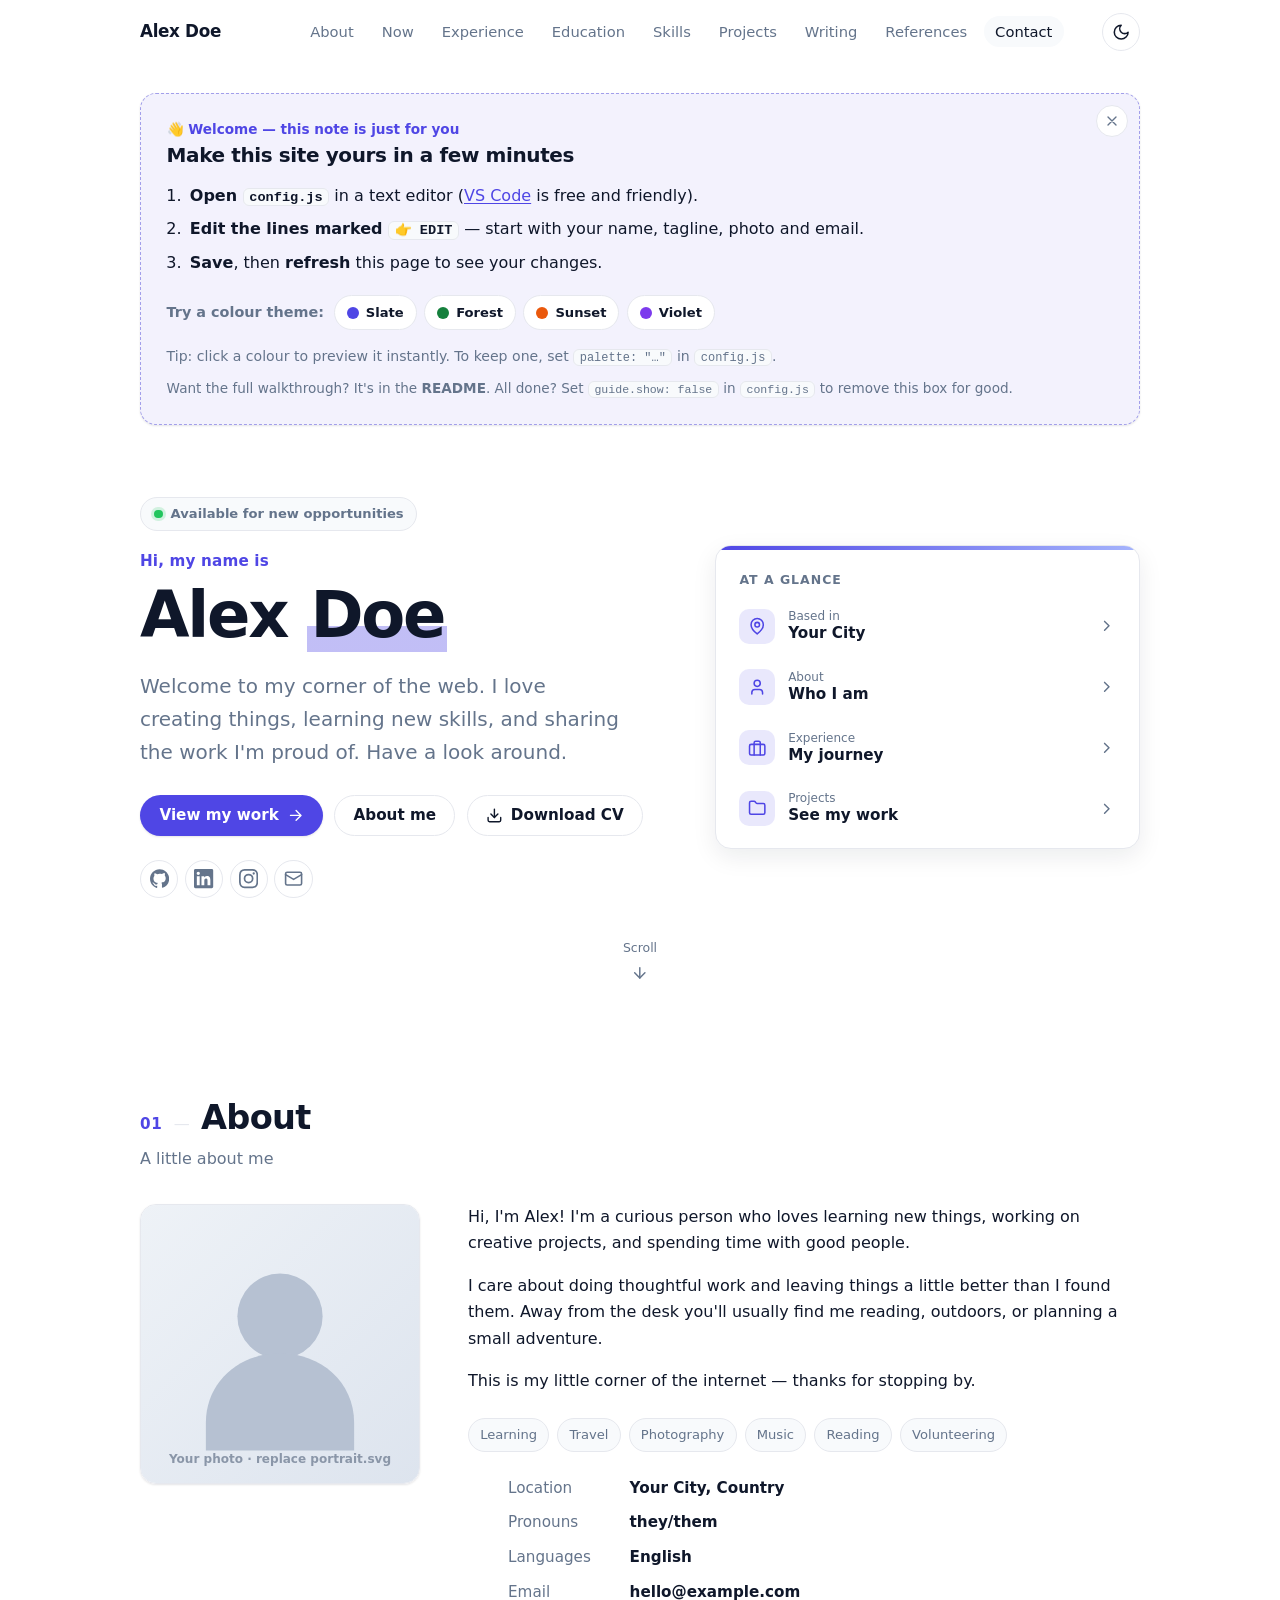
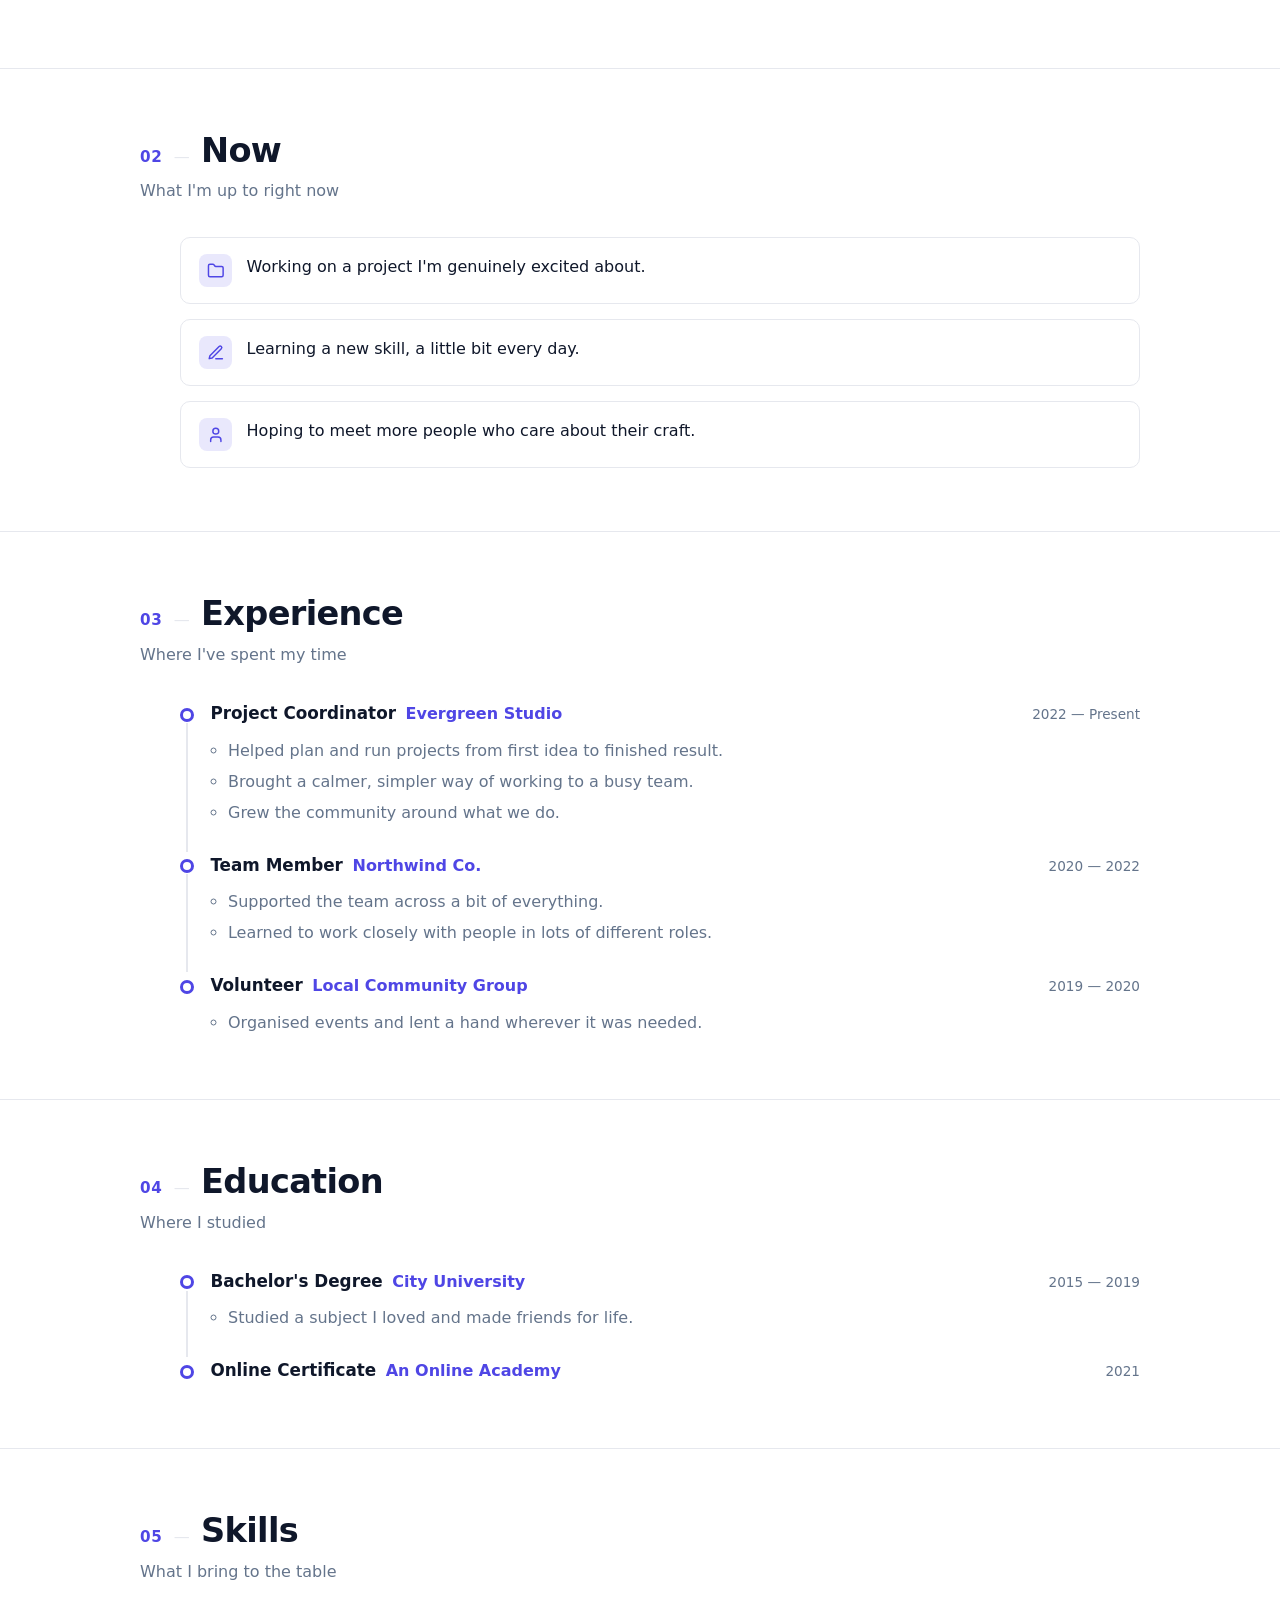
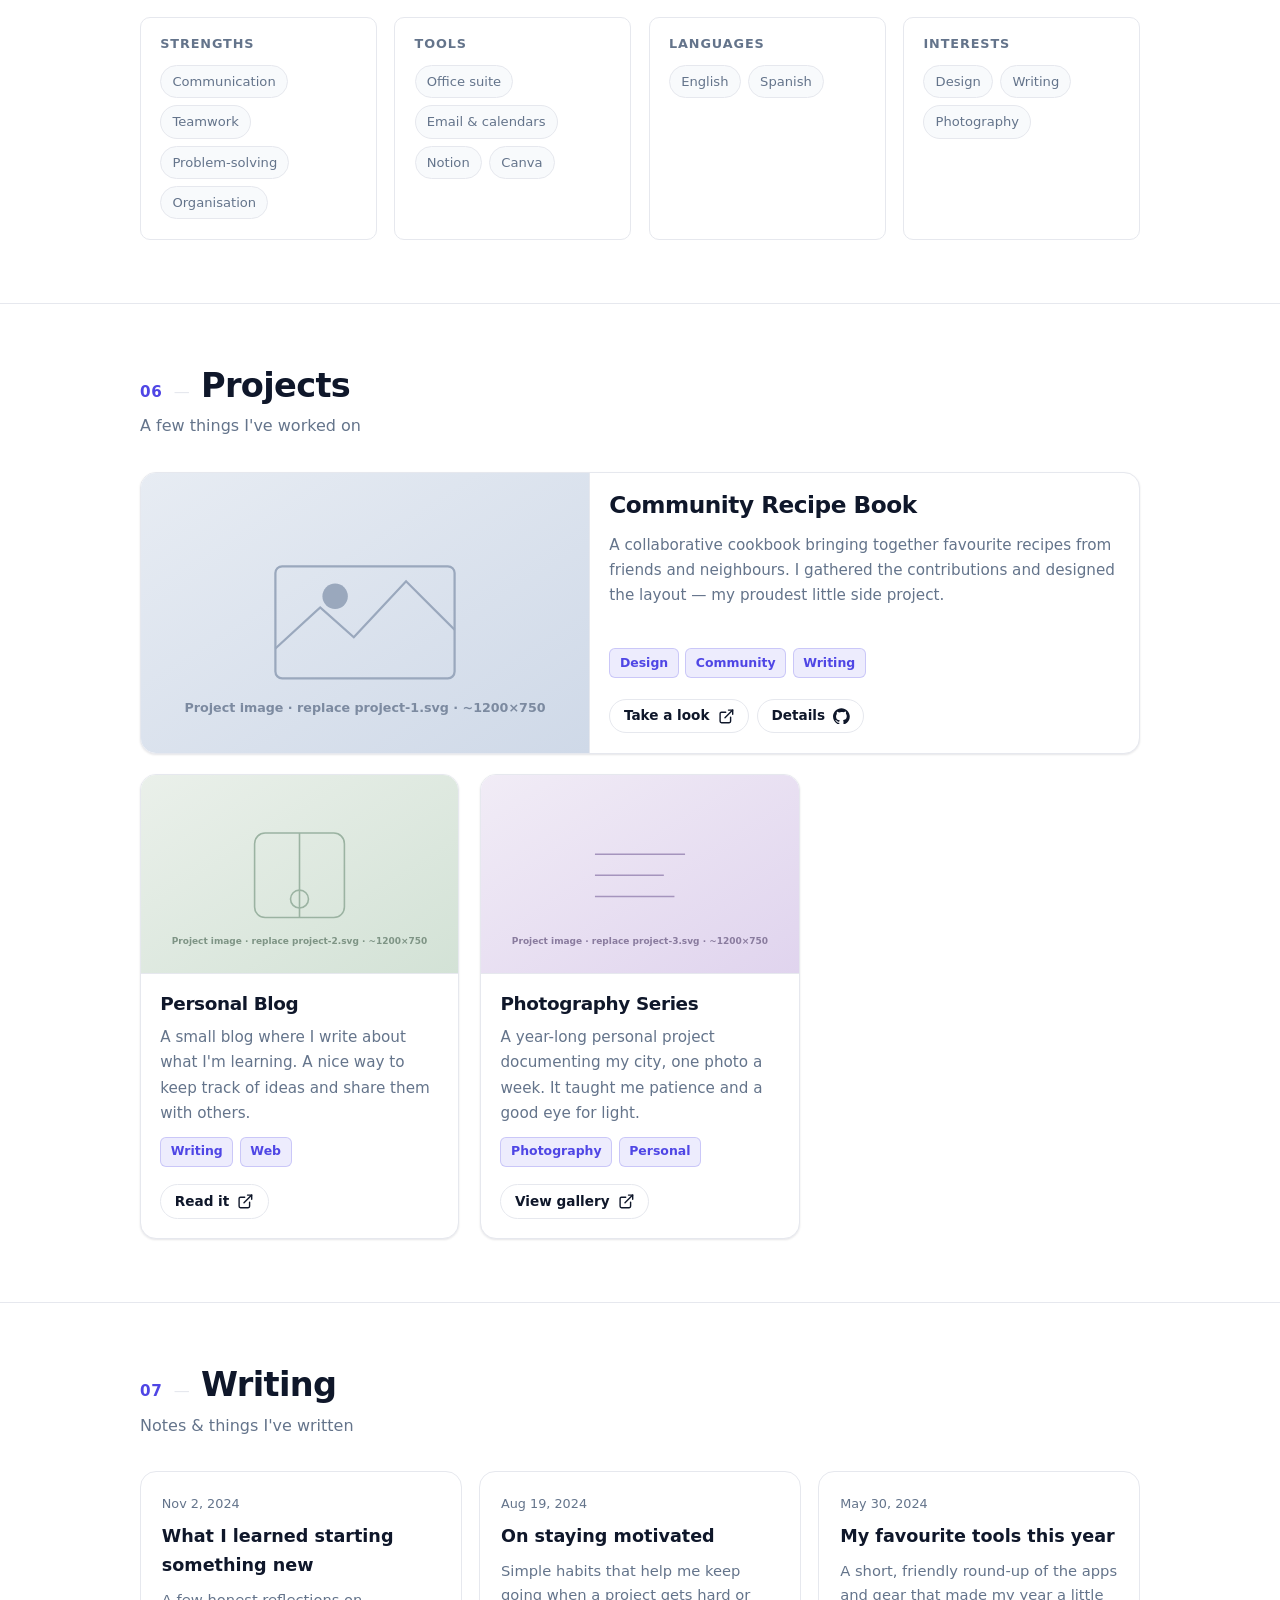
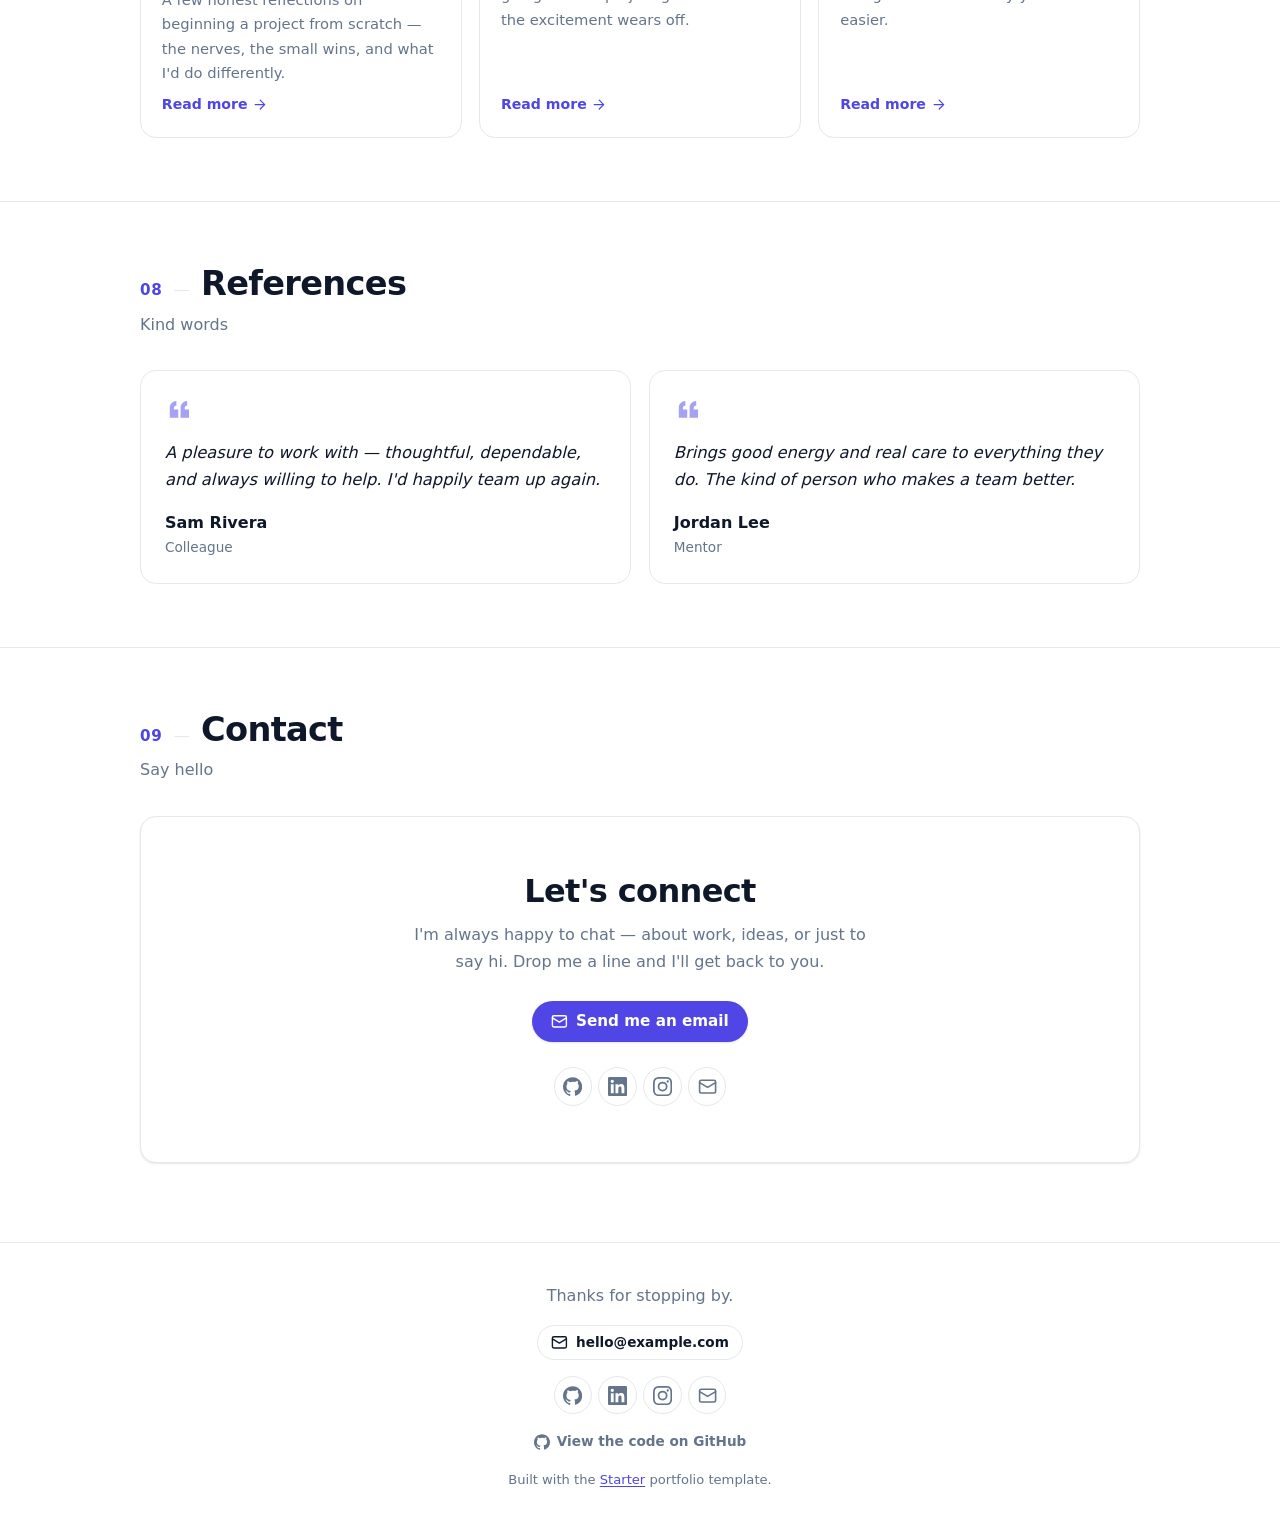
==== index.html @ b2f6b9e4 "Build the Starter personal portfolio template A complete, beginner-friendly, static portfolio: - Sin" ====
<!DOCTYPE html>
<!--
  ===========================================================================
  You normally DON'T need to edit this file.  All of your content lives in
  config.js — edit that instead.  The page below builds itself from it.

  The only things here you might touch are the SEO/sharing tags in <head>,
  and only if you want perfect previews when sharing your link. The README
  "swap favicon + OG image" recipe walks you through it. Most people can
  ignore this file completely.
  ===========================================================================
-->
<html lang="en" data-palette="slate">
<head>
  <meta charset="UTF-8" />
  <meta name="viewport" content="width=device-width, initial-scale=1.0" />

  <!-- ===== SEO: shown in the browser tab and in Google ===================
       These also get refreshed from config.js when the page loads, so for
       normal use you can edit config.js. Keep these matching for the best
       previews on social media (those scanners don't run JavaScript). -->
  <title>Alex Doe — Personal Portfolio</title>
  <meta name="description" content="Welcome to my personal portfolio — my projects, my story, and how to get in touch." />
  <link rel="canonical" href="https://your-username.github.io/your-repo/" />

  <!-- ===== Sharing: Open Graph (Facebook, LinkedIn, etc.) ================ -->
  <meta property="og:type" content="website" />
  <meta property="og:title" content="Alex Doe — Personal Portfolio" />
  <meta property="og:description" content="Welcome to my personal portfolio — my projects, my story, and how to get in touch." />
  <meta property="og:url" content="https://your-username.github.io/your-repo/" />
  <meta property="og:image" content="assets/img/og-image.svg" />

  <!-- ===== Sharing: Twitter / X card ===================================== -->
  <meta name="twitter:card" content="summary_large_image" />
  <meta name="twitter:title" content="Alex Doe — Personal Portfolio" />
  <meta name="twitter:description" content="Welcome to my personal portfolio — my projects, my story, and how to get in touch." />
  <meta name="twitter:image" content="assets/img/og-image.svg" />

  <!-- ===== Icons & theme colour ========================================= -->
  <link rel="icon" href="assets/img/favicon.svg" type="image/svg+xml" />
  <link rel="apple-touch-icon" href="assets/img/icon-192.svg" />
  <link rel="manifest" href="site.webmanifest" />
  <meta name="theme-color" content="#0f172a" />

  <!-- ===== Search engines: tell them who this page is about ============== -->
  <script type="application/ld+json">
  {
    "@context": "https://schema.org",
    "@type": "Person",
    "name": "Alex Doe",
    "url": "https://your-username.github.io/your-repo/",
    "sameAs": [
      "https://github.com/your-username",
      "https://linkedin.com/in/your-name"
    ]
  }
  </script>

  <!-- ===== Anti-flash: set light/dark BEFORE the page paints =============
       Tiny inline script so dark-mode users never see a white flash.
       It just reads your saved choice (or your device setting). -->
  <script>
    (function () {
      try {
        var saved = localStorage.getItem("theme");          // "light" | "dark" | null
        var prefersDark = window.matchMedia && window.matchMedia("(prefers-color-scheme: dark)").matches;
        var mode = saved || (prefersDark ? "dark" : "light");
        document.documentElement.setAttribute("data-theme", mode);
      } catch (e) { /* private mode / storage off — light is fine */ }
    })();
  </script>

  <link rel="stylesheet" href="css/styles.css" />
</head>

<body>
  <!-- Skip link: lets keyboard users jump straight to the content -->
  <a class="skip-link" href="#content">Skip to content</a>

  <!-- The navbar is built by main.js from config.js -->
  <header id="navbar" class="navbar" aria-label="Primary"></header>

  <!-- OPTIONAL dot-rail (off by default; turn on in config → nav.showDotRail) -->
  <nav id="dot-rail" class="dot-rail" aria-label="Section navigation" hidden></nav>

  <!-- Everything (hero + sections) is rendered here by main.js -->
  <main id="content"></main>

  <!-- The footer is built by main.js -->
  <footer id="site-footer" class="footer"></footer>

  <!-- "Back to top" button (appears after you scroll) -->
  <button id="back-to-top" class="back-to-top" type="button" aria-label="Back to top" hidden></button>

  <!-- 1) your content, then 2) the code that renders it. Keep this order. -->
  <script src="config.js"></script>
  <script src="js/main.js"></script>
</body>
</html>
---- css/styles.css ----
/* =====================================================================
   STYLES  —  the look of your site.
   =====================================================================
   You usually DON'T need to touch this file. Colours and the font come
   from the variables at the very top — change those to re-theme the
   whole site. Everything below them is the layout, which already works.

   Table of contents:
     1. THEME VARIABLES   ← change colours here (or pick a palette in config.js)
     2. PALETTES          ← the 4 ready-made accent colours
     3. DARK MODE         ← colours used when dark mode is on
     4. BASE & RESET
     5. LAYOUT HELPERS
     6. SKIP LINK & FOCUS
     7. NAVBAR
     8. BUTTONS, PILLS, CHIPS
     9. HERO + AT-A-GLANCE CARD
    10. SECTIONS & NUMBERED DIVIDERS
    11. ABOUT
    12. NOW
    13. TIMELINE (experience / education)
    14. SKILLS
    15. PROJECTS
    16. WRITING
    17. TESTIMONIALS
    18. CONTACT
    19. FOOTER
    20. BACK-TO-TOP & DOT-RAIL
    21. SCROLL-REVEAL ANIMATION
    22. RESPONSIVE (phones & tablets)
    23. PRINT / RESUME STYLES
   ===================================================================== */


/* =====================================================================
   1. THEME VARIABLES  —  the knobs for your whole site
   ===================================================================== */
:root {
  /* Colours (light mode). Dark-mode versions are in section 3. */
  --bg:        #ffffff;   /* page background */
  --bg-subtle: #f8fafc;   /* slightly tinted background (cards behind cards) */
  --card:      #ffffff;   /* card background */
  --text:      #0f172a;   /* main text colour (ink) */
  --muted:     #64748b;   /* secondary / quieter text */
  --border:    #e6e8ee;   /* hairlines & card borders */

  /* Shape & spacing */
  --radius:      16px;     /* corner roundness for cards & buttons */
  --radius-sm:   10px;
  --max-width:   1080px;   /* how wide the content gets on big screens */
  --gutter:      clamp(1.25rem, 5vw, 2.5rem);  /* side padding */

  /* Typography. To use a Google Font, see the README "change the font". */
  --font: ui-sans-serif, system-ui, -apple-system, "Segoe UI", Roboto,
          Helvetica, Arial, "Apple Color Emoji", "Segoe UI Emoji", sans-serif;

  /* Shadows */
  --shadow-sm: 0 1px 2px rgba(15, 23, 42, 0.06), 0 1px 3px rgba(15, 23, 42, 0.05);
  --shadow-md: 0 8px 24px rgba(15, 23, 42, 0.08);
  --shadow-lg: 0 20px 50px rgba(15, 23, 42, 0.12);

  /* Animation timing */
  --ease: cubic-bezier(0.22, 1, 0.36, 1);

  /* These get set by the palette below — don't edit here. */
  --accent:   #4f46e5;
  --accent-2: #818cf8;
  --link:      var(--accent);
  --highlight: var(--accent);
  --on-accent: #ffffff;   /* text colour that sits on top of the accent */
}

/* =====================================================================
   2. PALETTES  —  the 4 ready-made looks (choose one in config.js)
   ---------------------------------------------------------------------
   --accent   = the strong brand colour (buttons, light-mode links)
   --accent-2 = a lighter version (used for links/highlights in dark mode)
   ===================================================================== */
:root[data-palette="slate"]  { --accent: #4f46e5; --accent-2: #a5b4fc; }  /* indigo */
:root[data-palette="forest"] { --accent: #15803d; --accent-2: #4ade80; }  /* green  */
:root[data-palette="sunset"] { --accent: #ea580c; --accent-2: #fb923c; }  /* orange */
:root[data-palette="violet"] { --accent: #7c3aed; --accent-2: #c4b5fd; }  /* purple */

/* In light mode, links/highlights use the strong accent. */
:root { --link: var(--accent); --highlight: var(--accent); }

/* =====================================================================
   3. DARK MODE  —  colours when the moon toggle is on
   ===================================================================== */
:root[data-theme="dark"] {
  --bg:        #0b1120;
  --bg-subtle: #0f172a;
  --card:      #131c31;
  --text:      #e6edf6;
  --muted:     #94a3b8;
  --border:    #25304a;

  --shadow-sm: 0 1px 2px rgba(0, 0, 0, 0.3);
  --shadow-md: 0 8px 24px rgba(0, 0, 0, 0.35);
  --shadow-lg: 0 20px 50px rgba(0, 0, 0, 0.45);

  /* In dark mode, links/highlights use the lighter accent for readability. */
  --link: var(--accent-2);
  --highlight: var(--accent-2);
}

/* =====================================================================
   4. BASE & RESET
   ===================================================================== */
*, *::before, *::after { box-sizing: border-box; }
* { margin: 0; }

html { scroll-behavior: smooth; -webkit-text-size-adjust: 100%; }
@media (prefers-reduced-motion: reduce) { html { scroll-behavior: auto; } }

body {
  font-family: var(--font);
  background: var(--bg);
  color: var(--text);
  line-height: 1.65;
  font-size: 1rem;
  -webkit-font-smoothing: antialiased;
  text-rendering: optimizeLegibility;
  /* offset for the sticky navbar when jumping to sections */
  scroll-padding-top: 5rem;
}
:root { scroll-padding-top: 5rem; }

img, svg { display: block; max-width: 100%; height: auto; }
a { color: var(--link); text-decoration-thickness: 1px; text-underline-offset: 2px; }
a:hover { text-decoration: none; }

h1, h2, h3, h4 { line-height: 1.15; font-weight: 700; letter-spacing: -0.02em; }
h2 { font-size: clamp(1.5rem, 1rem + 2vw, 2.1rem); }
h3 { font-size: 1.2rem; }
p { color: var(--text); }
small { font-size: 0.85rem; }

/* =====================================================================
   5. LAYOUT HELPERS
   ===================================================================== */
.container {
  width: 100%;
  max-width: var(--max-width);
  margin-inline: auto;
  padding-inline: var(--gutter);
}
.visually-hidden {
  position: absolute; width: 1px; height: 1px; padding: 0; margin: -1px;
  overflow: hidden; clip: rect(0 0 0 0); white-space: nowrap; border: 0;
}

/* =====================================================================
   6. SKIP LINK & FOCUS  (accessibility)
   ===================================================================== */
.skip-link {
  position: fixed; top: 0; left: 0; z-index: 1000;
  transform: translateY(-120%);
  background: var(--accent); color: var(--on-accent);
  padding: 0.6rem 1rem; border-radius: 0 0 var(--radius-sm) 0;
  font-weight: 600; transition: transform 0.15s var(--ease);
}
.skip-link:focus { transform: translateY(0); }

/* A clear, visible focus ring for keyboard users on everything clickable */
a:focus-visible, button:focus-visible, input:focus-visible,
textarea:focus-visible, [tabindex]:focus-visible {
  outline: 3px solid var(--accent);
  outline-offset: 2px;
  border-radius: 6px;
}

/* =====================================================================
   7. NAVBAR
   ===================================================================== */
.navbar {
  position: sticky; top: 0; z-index: 100;
  background: color-mix(in srgb, var(--bg) 85%, transparent);
  backdrop-filter: saturate(180%) blur(10px);
  border-bottom: 1px solid transparent;
  transition: border-color 0.2s var(--ease), background 0.2s var(--ease);
}
.navbar.is-stuck { border-bottom-color: var(--border); }
.navbar__inner {
  display: flex; align-items: center; justify-content: space-between;
  gap: 1rem; height: 4rem;
  width: 100%; max-width: var(--max-width);
  margin-inline: auto; padding-inline: var(--gutter);
}
.navbar__brand {
  font-weight: 800; font-size: 1.05rem; letter-spacing: -0.02em;
  color: var(--text); text-decoration: none;
}
.navbar__links { display: flex; align-items: center; gap: 0.35rem; list-style: none; }
.navbar__link {
  color: var(--muted); text-decoration: none; font-size: 0.92rem; font-weight: 500;
  padding: 0.45rem 0.7rem; border-radius: 999px; transition: color 0.15s, background 0.15s;
}
.navbar__link:hover { color: var(--text); background: var(--bg-subtle); }
.navbar__link.is-active { color: var(--text); background: var(--bg-subtle); }
.navbar__actions { display: flex; align-items: center; gap: 0.4rem; }

.icon-btn {
  display: inline-flex; align-items: center; justify-content: center;
  width: 2.4rem; height: 2.4rem; border-radius: 999px;
  border: 1px solid var(--border); background: var(--card); color: var(--text);
  cursor: pointer; transition: background 0.15s, border-color 0.15s, transform 0.1s;
}
.icon-btn:hover { background: var(--bg-subtle); }
.icon-btn:active { transform: scale(0.94); }
.icon-btn svg { width: 1.15rem; height: 1.15rem; }

.nav-toggle { display: none; }   /* hamburger — shown on mobile only */

/* =====================================================================
   8. BUTTONS, PILLS, CHIPS
   ===================================================================== */
.btn {
  display: inline-flex; align-items: center; gap: 0.5rem;
  padding: 0.7rem 1.15rem; border-radius: 999px;
  font-weight: 600; font-size: 0.95rem; line-height: 1;
  text-decoration: none; cursor: pointer; border: 1px solid transparent;
  transition: transform 0.1s var(--ease), background 0.15s, box-shadow 0.15s, border-color 0.15s;
}
.btn:active { transform: translateY(1px); }
.btn svg { width: 1.05rem; height: 1.05rem; }

.btn--primary { background: var(--accent); color: var(--on-accent); box-shadow: var(--shadow-sm); }
.btn--primary:hover { box-shadow: var(--shadow-md); filter: brightness(1.05); }

.btn--ghost { background: transparent; color: var(--text); border-color: var(--border); }
.btn--ghost:hover { background: var(--bg-subtle); }

.btn--small { padding: 0.5rem 0.85rem; font-size: 0.85rem; }

.pill {
  display: inline-flex; align-items: center; gap: 0.5rem;
  padding: 0.35rem 0.8rem; border-radius: 999px;
  background: var(--bg-subtle); border: 1px solid var(--border);
  font-size: 0.82rem; font-weight: 600; color: var(--muted);
}
.pill__dot { width: 0.55rem; height: 0.55rem; border-radius: 999px; background: #94a3b8; }
.pill__dot--open { background: #22c55e; box-shadow: 0 0 0 3px rgba(34, 197, 94, 0.18); }

.chip {
  display: inline-block; padding: 0.3rem 0.7rem; border-radius: 999px;
  background: var(--bg-subtle); border: 1px solid var(--border);
  font-size: 0.82rem; color: var(--muted); font-weight: 500;
}
.tag {
  display: inline-block; padding: 0.22rem 0.6rem; border-radius: 6px;
  background: color-mix(in srgb, var(--accent) 10%, transparent);
  color: var(--link); border: 1px solid color-mix(in srgb, var(--accent) 22%, transparent);
  font-size: 0.78rem; font-weight: 600;
}

/* =====================================================================
   9. HERO + AT-A-GLANCE CARD
   ===================================================================== */
.hero { padding-block: clamp(2.5rem, 8vh, 5.5rem) clamp(2rem, 6vh, 4rem); }
.hero__grid {
  display: grid; gap: clamp(2rem, 5vw, 3.5rem);
  grid-template-columns: 1.1fr 0.9fr; align-items: center;
}
.hero__eyebrow {
  color: var(--link); font-weight: 700; font-size: 0.95rem;
  letter-spacing: 0.01em; margin-top: 1.1rem;
}
.hero__name {
  font-size: clamp(2.4rem, 1rem + 6vw, 4rem);
  font-weight: 800; letter-spacing: -0.035em; margin-top: 0.3rem;
}
.hero__name .hl {
  background: linear-gradient(transparent 65%, color-mix(in srgb, var(--highlight) 35%, transparent) 0);
  padding-inline: 0.05em;
}
.hero__tagline {
  color: var(--muted); font-size: clamp(1.05rem, 1rem + 0.4vw, 1.25rem);
  max-width: 38ch; margin-top: 1.1rem;
}
.hero__cta { display: flex; flex-wrap: wrap; gap: 0.7rem; margin-top: 1.6rem; }
.hero__social { display: flex; gap: 0.4rem; margin-top: 1.5rem; }

.social-link {
  display: inline-flex; align-items: center; justify-content: center;
  width: 2.4rem; height: 2.4rem; border-radius: 999px; color: var(--muted);
  border: 1px solid var(--border); background: var(--card);
  transition: color 0.15s, transform 0.12s, border-color 0.15s;
}
.social-link:hover { color: var(--text); transform: translateY(-2px); border-color: var(--muted); }
.social-link svg { width: 1.2rem; height: 1.2rem; }

/* The signature "At a glance" card */
.glance {
  background: var(--card); border: 1px solid var(--border);
  border-radius: var(--radius); box-shadow: var(--shadow-md);
  padding: 0.6rem; position: relative; overflow: hidden;
}
.glance::before {
  content: ""; position: absolute; inset: 0 0 auto 0; height: 4px;
  background: linear-gradient(90deg, var(--accent), var(--accent-2));
}
.glance__title {
  font-size: 0.78rem; text-transform: uppercase; letter-spacing: 0.08em;
  color: var(--muted); font-weight: 700; padding: 0.85rem 0.85rem 0.35rem;
}
.glance__row {
  display: flex; align-items: center; gap: 0.85rem;
  padding: 0.8rem 0.85rem; border-radius: var(--radius-sm);
  text-decoration: none; color: var(--text); transition: background 0.15s;
}
.glance__row:hover { background: var(--bg-subtle); }
.glance__icon {
  display: inline-flex; align-items: center; justify-content: center;
  width: 2.2rem; height: 2.2rem; border-radius: 10px; flex: none;
  background: color-mix(in srgb, var(--accent) 12%, transparent); color: var(--link);
}
.glance__icon svg { width: 1.15rem; height: 1.15rem; }
.glance__text { display: flex; flex-direction: column; line-height: 1.25; }
.glance__label { font-size: 0.75rem; color: var(--muted); }
.glance__value { font-weight: 600; font-size: 0.95rem; }
.glance__chev { margin-left: auto; color: var(--muted); flex: none; }
.glance__chev svg { width: 1.1rem; height: 1.1rem; }

/* Scroll hint */
.scroll-hint {
  display: flex; flex-direction: column; align-items: center; gap: 0.35rem;
  color: var(--muted); font-size: 0.78rem; margin-top: 2.5rem;
}
.scroll-hint svg { width: 1.1rem; height: 1.1rem; animation: bob 1.8s var(--ease) infinite; }
@keyframes bob { 0%,100% { transform: translateY(0); } 50% { transform: translateY(5px); } }

/* =====================================================================
   10. SECTIONS & NUMBERED DIVIDERS
   ===================================================================== */
#content { counter-reset: section; }
.section { padding-block: clamp(2.5rem, 7vh, 4.5rem); scroll-margin-top: 5rem; }
.section + .section { border-top: 1px solid var(--border); }

.section__head { margin-bottom: 2rem; }
.section__divider {
  display: flex; align-items: baseline; gap: 0.7rem;
  counter-increment: section;
}
.section__divider::before {
  content: counter(section, decimal-leading-zero);
  font-variant-numeric: tabular-nums;
  font-weight: 800; color: var(--link); font-size: 0.95rem;
  letter-spacing: 0.05em;
}
.section__divider .em-dash { color: var(--border); }
.section__title { font-weight: 800; letter-spacing: -0.02em; }
.section__intro { color: var(--muted); margin-top: 0.5rem; max-width: 60ch; }

/* =====================================================================
   11. ABOUT
   ===================================================================== */
.about__grid { display: grid; grid-template-columns: 280px 1fr; gap: clamp(1.5rem, 4vw, 3rem); align-items: start; }
.about__photo {
  width: 100%; aspect-ratio: 1; object-fit: cover;
  border-radius: var(--radius); border: 1px solid var(--border); box-shadow: var(--shadow-sm);
}
.about__bio > p + p { margin-top: 1rem; }
.about__interests { display: flex; flex-wrap: wrap; gap: 0.5rem; margin-top: 1.5rem; }
.about__facts { list-style: none; margin-top: 1.5rem; display: grid; gap: 0.6rem; }
.about__facts li { display: flex; gap: 0.6rem; font-size: 0.95rem; }
.about__facts dt, .about__facts .fact-label { color: var(--muted); min-width: 7rem; font-weight: 500; }
.about__facts .fact-value { font-weight: 600; }

/* =====================================================================
   12. NOW
   ===================================================================== */
.now__list { list-style: none; display: grid; gap: 0.9rem; }
.now__item {
  display: flex; gap: 0.9rem; align-items: flex-start;
  padding: 1rem 1.1rem; background: var(--card);
  border: 1px solid var(--border); border-radius: var(--radius-sm);
}
.now__icon {
  display: inline-flex; flex: none; width: 2.1rem; height: 2.1rem; border-radius: 8px;
  align-items: center; justify-content: center;
  background: color-mix(in srgb, var(--accent) 12%, transparent); color: var(--link);
}
.now__icon svg { width: 1.1rem; height: 1.1rem; }

/* =====================================================================
   13. TIMELINE  (experience / education)
   ===================================================================== */
.timeline { position: relative; list-style: none; display: grid; gap: 1.6rem; }
.timeline__item { position: relative; padding-left: 1.9rem; }
.timeline__item::before {   /* the vertical line */
  content: ""; position: absolute; left: 6px; top: 1.4rem; bottom: -1.6rem;
  width: 2px; background: var(--border);
}
.timeline__item:last-child::before { display: none; }
.timeline__item::after {    /* the dot */
  content: ""; position: absolute; left: 0; top: 0.45rem;
  width: 14px; height: 14px; border-radius: 999px;
  background: var(--bg); border: 3px solid var(--accent);
}
.timeline__head { display: flex; flex-wrap: wrap; align-items: baseline; gap: 0.2rem 0.6rem; }
.timeline__title { font-weight: 700; font-size: 1.05rem; }
.timeline__org { color: var(--link); font-weight: 600; }
.timeline__dates { color: var(--muted); font-size: 0.85rem; margin-left: auto; font-variant-numeric: tabular-nums; }
.timeline__bullets { margin: 0.6rem 0 0; padding-left: 1.1rem; color: var(--muted); display: grid; gap: 0.3rem; }
.timeline__logo { width: 1.5rem; height: 1.5rem; border-radius: 5px; object-fit: contain; }

/* =====================================================================
   14. SKILLS
   ===================================================================== */
.skills__grid { display: grid; grid-template-columns: repeat(auto-fit, minmax(220px, 1fr)); gap: 1.1rem; }
.skills__group {
  padding: 1.2rem; background: var(--card);
  border: 1px solid var(--border); border-radius: var(--radius-sm);
}
.skills__group h3 { font-size: 0.8rem; text-transform: uppercase; letter-spacing: 0.07em; color: var(--muted); margin-bottom: 0.8rem; }
.skills__tags { display: flex; flex-wrap: wrap; gap: 0.45rem; }

/* =====================================================================
   15. PROJECTS  (the star)
   ===================================================================== */
.projects__grid { display: grid; grid-template-columns: repeat(auto-fill, minmax(290px, 1fr)); gap: 1.3rem; }
.project {
  display: flex; flex-direction: column; overflow: hidden;
  background: var(--card); border: 1px solid var(--border);
  border-radius: var(--radius); box-shadow: var(--shadow-sm);
  transition: transform 0.18s var(--ease), box-shadow 0.18s var(--ease), border-color 0.18s;
}
.project:hover { transform: translateY(-4px); box-shadow: var(--shadow-lg); border-color: color-mix(in srgb, var(--accent) 30%, var(--border)); }
.project__media { aspect-ratio: 16 / 10; overflow: hidden; background: var(--bg-subtle); border-bottom: 1px solid var(--border); }
.project__media img { width: 100%; height: 100%; object-fit: cover; transition: transform 0.3s var(--ease); }
.project:hover .project__media img { transform: scale(1.04); }
.project__body { padding: 1.2rem; display: flex; flex-direction: column; gap: 0.7rem; flex: 1; }
.project__title { font-size: 1.15rem; font-weight: 700; }
.project__desc { color: var(--muted); font-size: 0.95rem; }
.project__tags { display: flex; flex-wrap: wrap; gap: 0.4rem; margin-top: auto; }
.project__links { display: flex; flex-wrap: wrap; gap: 0.5rem; padding-top: 0.4rem; }

/* Featured project spans the full width and goes side-by-side on desktop */
.project--featured { grid-column: 1 / -1; }
@media (min-width: 760px) {
  .project--featured { flex-direction: row; }
  .project--featured .project__media { aspect-ratio: auto; flex: 1 1 45%; border-bottom: none; border-right: 1px solid var(--border); }
  .project--featured .project__body { flex: 1 1 55%; justify-content: center; gap: 0.9rem; }
  .project--featured .project__title { font-size: 1.45rem; }
}

/* =====================================================================
   16. WRITING
   ===================================================================== */
.writing__grid { display: grid; grid-template-columns: repeat(auto-fill, minmax(260px, 1fr)); gap: 1.1rem; }
.post {
  display: flex; flex-direction: column; gap: 0.5rem; padding: 1.3rem;
  background: var(--card); border: 1px solid var(--border); border-radius: var(--radius);
  text-decoration: none; color: var(--text);
  transition: transform 0.16s var(--ease), border-color 0.16s, box-shadow 0.16s;
}
.post:hover { transform: translateY(-3px); border-color: color-mix(in srgb, var(--accent) 30%, var(--border)); box-shadow: var(--shadow-md); }
.post__date { color: var(--muted); font-size: 0.8rem; font-variant-numeric: tabular-nums; }
.post__title { font-size: 1.1rem; font-weight: 700; }
.post__blurb { color: var(--muted); font-size: 0.92rem; }
.post__more { color: var(--link); font-weight: 600; font-size: 0.88rem; margin-top: auto; display: inline-flex; align-items: center; gap: 0.3rem; }
.post__more svg { width: 0.95rem; height: 0.95rem; transition: transform 0.15s; }
.post:hover .post__more svg { transform: translateX(3px); }

/* =====================================================================
   17. TESTIMONIALS
   ===================================================================== */
.quotes__grid { display: grid; grid-template-columns: repeat(auto-fit, minmax(280px, 1fr)); gap: 1.1rem; }
.quote {
  padding: 1.5rem; background: var(--card); border: 1px solid var(--border);
  border-radius: var(--radius); display: flex; flex-direction: column; gap: 1rem;
}
.quote__mark { color: var(--accent); opacity: 0.5; }
.quote__mark svg { width: 1.8rem; height: 1.8rem; }
.quote__text { font-size: 1.02rem; font-style: italic; }
.quote__who { display: flex; flex-direction: column; }
.quote__name { font-weight: 700; }
.quote__role { color: var(--muted); font-size: 0.85rem; }

/* =====================================================================
   18. CONTACT
   ===================================================================== */
.contact__card {
  text-align: center; padding: clamp(2rem, 5vw, 3.5rem);
  background: var(--card); border: 1px solid var(--border); border-radius: var(--radius);
  box-shadow: var(--shadow-sm);
}
.contact__heading { font-size: clamp(1.5rem, 1rem + 2vw, 2rem); font-weight: 800; }
.contact__text { color: var(--muted); margin: 0.8rem auto 1.6rem; max-width: 46ch; }
.contact__actions { display: flex; flex-wrap: wrap; gap: 0.7rem; justify-content: center; }
.contact__social { display: flex; gap: 0.4rem; justify-content: center; margin-top: 1.6rem; }

.contact-form { margin-top: 2rem; display: grid; gap: 0.9rem; text-align: left; max-width: 520px; margin-inline: auto; }
.contact-form label { font-weight: 600; font-size: 0.9rem; display: block; margin-bottom: 0.35rem; }
.contact-form input, .contact-form textarea {
  width: 100%; padding: 0.7rem 0.85rem; font: inherit; color: var(--text);
  background: var(--bg); border: 1px solid var(--border); border-radius: var(--radius-sm);
}
.contact-form textarea { min-height: 120px; resize: vertical; }

/* =====================================================================
   19. FOOTER
   ===================================================================== */
.footer { border-top: 1px solid var(--border); padding-block: 2.5rem; margin-top: 1rem; }
.footer__inner { display: flex; flex-direction: column; align-items: center; gap: 1rem; text-align: center; }
.footer__tagline { color: var(--muted); }
.footer__social { display: flex; gap: 0.4rem; }
.footer__credit { color: var(--muted); font-size: 0.82rem; }
.footer__credit a { color: var(--link); }
.footer__repo {
  display: inline-flex; align-items: center; gap: 0.45rem;
  color: var(--muted); text-decoration: none; font-size: 0.85rem; font-weight: 600;
  transition: color 0.15s;
}
.footer__repo:hover { color: var(--text); }
.footer__repo svg { width: 1rem; height: 1rem; }

/* =====================================================================
   19b. "START HERE" GUIDE  (the help box for the site owner)
   ---------------------------------------------------------------------
   A friendly, removable note at the top of the page. It only matters to
   you while you set up — hide it with guide.show:false in config.js.
   ===================================================================== */
.guide {
  position: relative;
  margin-top: 1.75rem;
  padding: 1.5rem 1.6rem;
  border-radius: var(--radius);
  border: 1px dashed color-mix(in srgb, var(--accent) 45%, var(--border));
  background: color-mix(in srgb, var(--accent) 7%, var(--card));
  box-shadow: var(--shadow-sm);
}
.guide__close {
  position: absolute; top: 0.7rem; right: 0.7rem;
  display: grid; place-items: center; width: 2rem; height: 2rem;
  border-radius: 999px; border: 1px solid var(--border);
  background: var(--card); color: var(--muted); cursor: pointer;
  transition: background 0.15s, color 0.15s;
}
.guide__close:hover { background: var(--bg-subtle); color: var(--text); }
.guide__close svg { width: 1rem; height: 1rem; }
.guide__eyebrow { color: var(--link); font-weight: 700; font-size: 0.85rem; }
.guide__title { margin-top: 0.2rem; font-size: 1.25rem; padding-right: 2rem; }
.guide__steps { margin: 1rem 0 0; padding-left: 1.25rem; display: grid; gap: 0.45rem; }
.guide__steps li { padding-left: 0.2rem; }
.guide code {
  background: var(--bg-subtle); border: 1px solid var(--border);
  border-radius: 6px; padding: 0.05rem 0.35rem; font-size: 0.85em;
  font-family: ui-monospace, SFMono-Regular, Menlo, Consolas, monospace;
}
.guide a { color: var(--link); }
.guide__colours { display: flex; flex-wrap: wrap; align-items: center; gap: 0.6rem; margin-top: 1.2rem; }
.guide__colours-label { font-weight: 600; font-size: 0.9rem; color: var(--muted); }
.guide__swatches { display: flex; flex-wrap: wrap; gap: 0.45rem; }
.guide__swatch {
  display: inline-flex; align-items: center; gap: 0.45rem;
  padding: 0.35rem 0.75rem; border-radius: 999px;
  border: 1px solid var(--border); background: var(--card); color: var(--text);
  font: inherit; font-size: 0.82rem; font-weight: 600; cursor: pointer;
  transition: background 0.15s, border-color 0.15s, transform 0.1s;
}
.guide__swatch:hover { background: var(--bg-subtle); }
.guide__swatch:active { transform: scale(0.96); }
.guide__swatch.is-active { border-color: var(--accent); box-shadow: 0 0 0 2px color-mix(in srgb, var(--accent) 25%, transparent); }
.guide__swatch-dot { width: 0.75rem; height: 0.75rem; border-radius: 999px; }
.guide__swatch-dot--slate  { background: #4f46e5; }
.guide__swatch-dot--forest { background: #15803d; }
.guide__swatch-dot--sunset { background: #ea580c; }
.guide__swatch-dot--violet { background: #7c3aed; }
.guide__hint { margin-top: 0.9rem; font-size: 0.88rem; color: var(--muted); }
.guide__foot { margin-top: 0.55rem; font-size: 0.85rem; color: var(--muted); }

/* =====================================================================
   20. BACK-TO-TOP & DOT-RAIL
   ===================================================================== */
.back-to-top {
  position: fixed; right: 1.2rem; bottom: 1.2rem; z-index: 90;
  width: 2.8rem; height: 2.8rem; border-radius: 999px;
  background: var(--accent); color: var(--on-accent); border: none; cursor: pointer;
  box-shadow: var(--shadow-md); display: grid; place-items: center;
  opacity: 0; transform: translateY(10px); pointer-events: none;
  transition: opacity 0.2s var(--ease), transform 0.2s var(--ease);
}
.back-to-top.is-visible { opacity: 1; transform: none; pointer-events: auto; }
.back-to-top svg { width: 1.3rem; height: 1.3rem; }

.dot-rail {
  position: fixed; right: 1.4rem; top: 50%; transform: translateY(-50%); z-index: 80;
  display: flex; flex-direction: column; gap: 0.7rem;
}
.dot-rail a { width: 11px; height: 11px; border-radius: 999px; background: var(--border); transition: background 0.2s, transform 0.2s; }
.dot-rail a:hover { transform: scale(1.3); }
.dot-rail a.is-active { background: var(--accent); transform: scale(1.25); }
@media (max-width: 1100px) { .dot-rail { display: none; } }

/* =====================================================================
   21. SCROLL-REVEAL ANIMATION
   ===================================================================== */
.reveal { opacity: 0; transform: translateY(18px); transition: opacity 0.6s var(--ease), transform 0.6s var(--ease); }
.reveal.is-visible { opacity: 1; transform: none; }
@media (prefers-reduced-motion: reduce) {
  .reveal { opacity: 1 !important; transform: none !important; transition: none !important; }
  .scroll-hint svg { animation: none; }
}

/* =====================================================================
   22. RESPONSIVE  (phones & tablets)
   ===================================================================== */
@media (max-width: 880px) {
  .hero__grid { grid-template-columns: 1fr; }
  .glance { max-width: 420px; }
  .about__grid { grid-template-columns: 1fr; }
  .about__photo { max-width: 240px; }
}

@media (max-width: 720px) {
  /* Mobile navbar: hide inline links, show hamburger + slide-down menu */
  .nav-toggle { display: inline-flex; }
  .navbar__links {
    position: absolute; top: 4rem; left: 0; right: 0;
    flex-direction: column; align-items: stretch; gap: 0.15rem;
    background: var(--bg); border-bottom: 1px solid var(--border);
    padding: 0.6rem var(--gutter) 1rem; box-shadow: var(--shadow-md);
    display: none;
  }
  .navbar__links.is-open { display: flex; }
  .navbar__link { padding: 0.7rem 0.6rem; font-size: 1rem; }
  .timeline__dates { margin-left: 0; width: 100%; }
}

/* =====================================================================
   23. PRINT / RESUME STYLES  (File → Print to get a clean résumé)
   ---------------------------------------------------------------------
   Hides the nav, toggles, animations & decorative bits; forces black on
   white so the page prints as a tidy one-/two-page document. -->
   ===================================================================== */
@media print {
  :root { --bg: #fff; --card: #fff; --text: #000; --muted: #333; --border: #bbb; }
  .navbar, .dot-rail, .back-to-top, .scroll-hint, .skip-link, .guide,
  .hero__cta, .nav-toggle, .contact-form, .footer__credit { display: none !important; }
  body { font-size: 11pt; line-height: 1.4; }
  .reveal { opacity: 1 !important; transform: none !important; }
  .hero { padding-block: 0.5rem; }
  .hero__grid { grid-template-columns: 1fr; gap: 1rem; }
  .section { padding-block: 0.8rem; page-break-inside: avoid; border-top: 1px solid #ccc; }
  .project, .now__item, .skills__group, .quote, .post, .glance, .contact__card { box-shadow: none !important; border: 1px solid #ccc; }
  a { color: #000; text-decoration: underline; }
  a[href^="http"]::after { content: " (" attr(href) ")"; font-size: 0.8em; color: #555; word-break: break-all; }
  .project:hover, .post:hover { transform: none; }
}
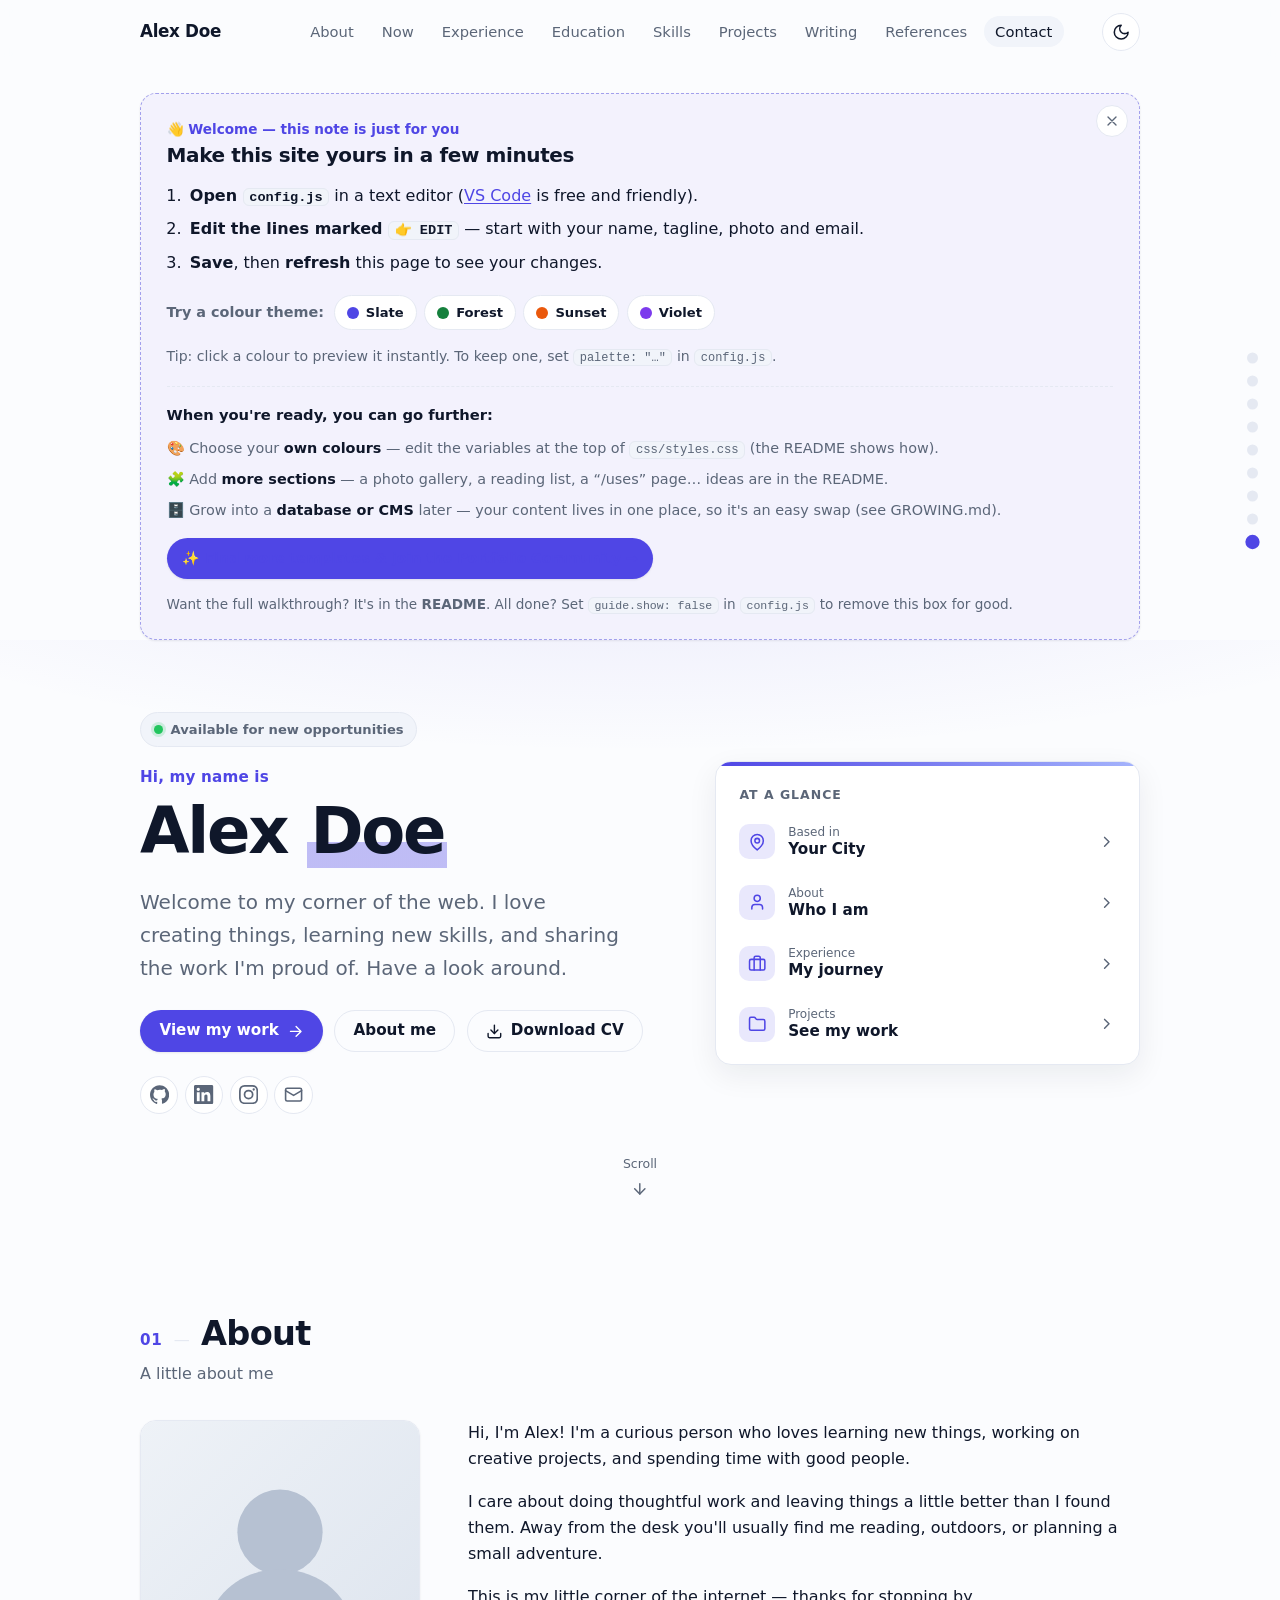
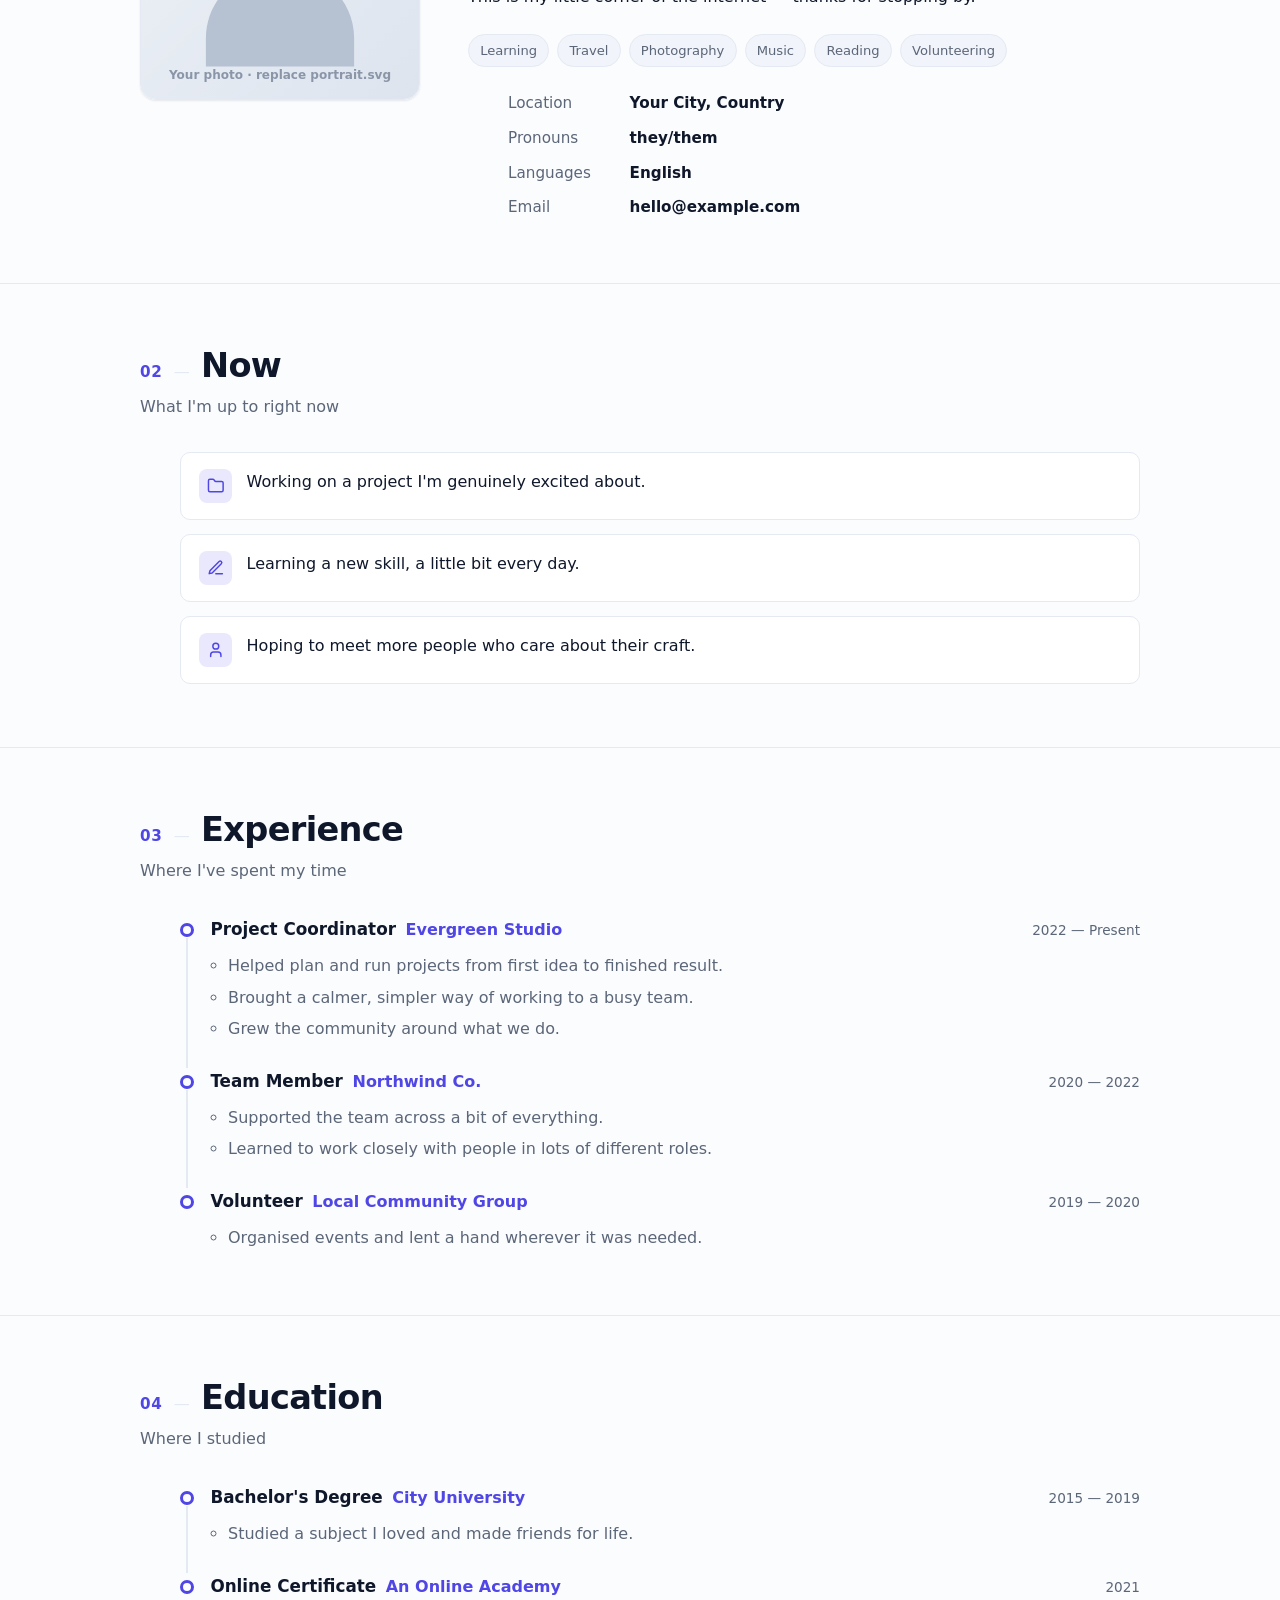
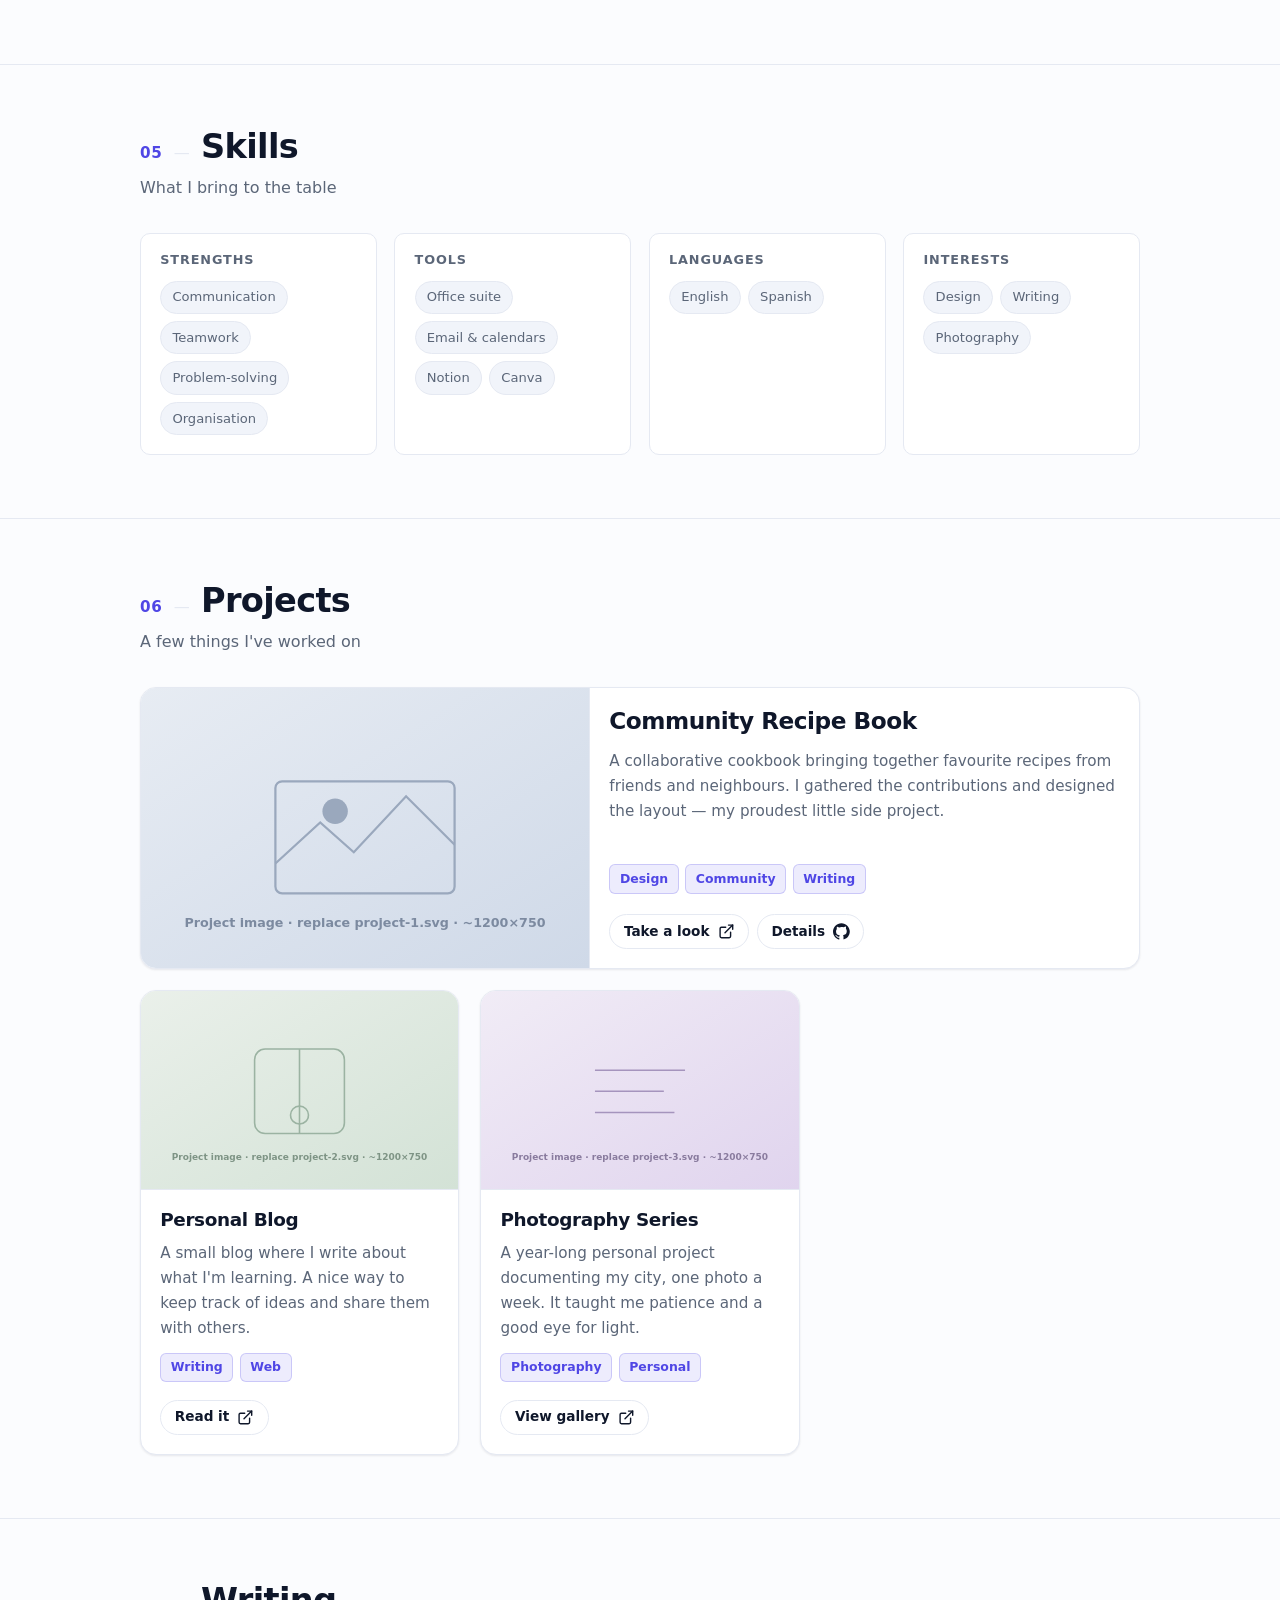
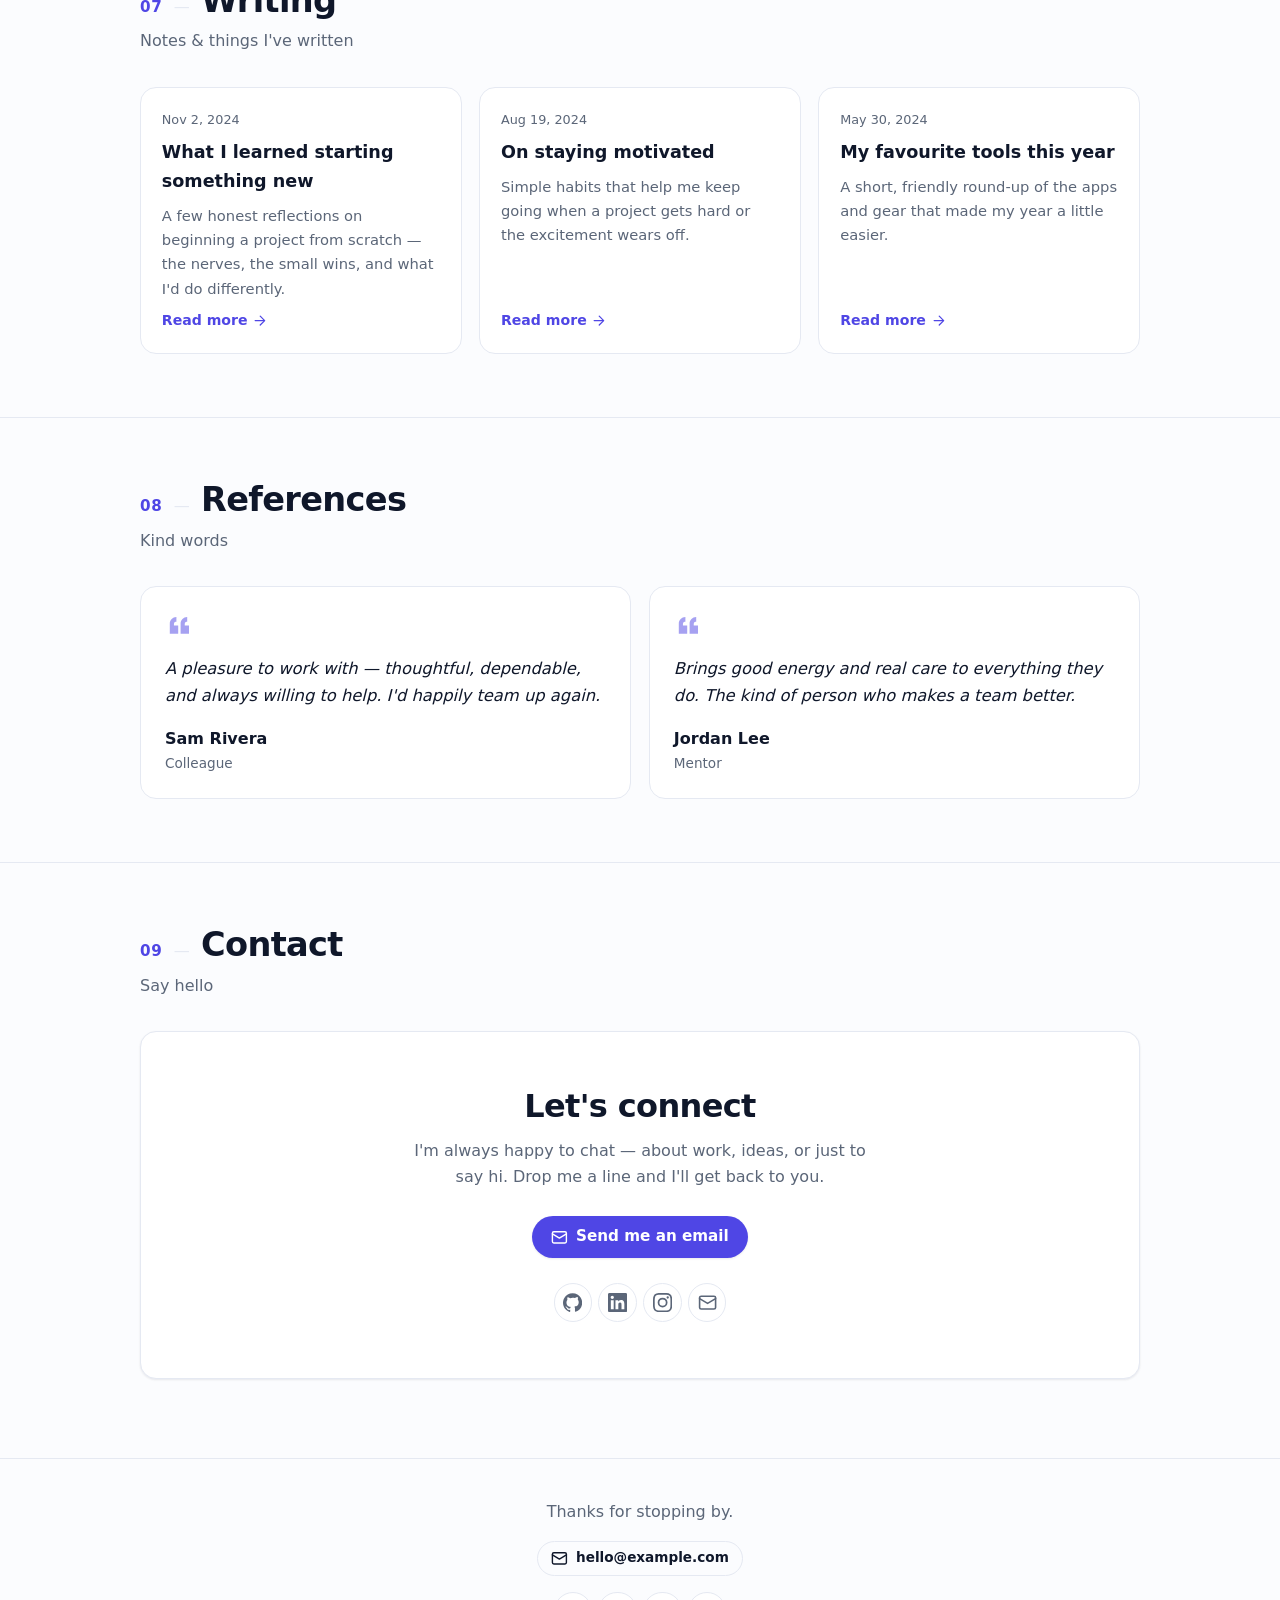
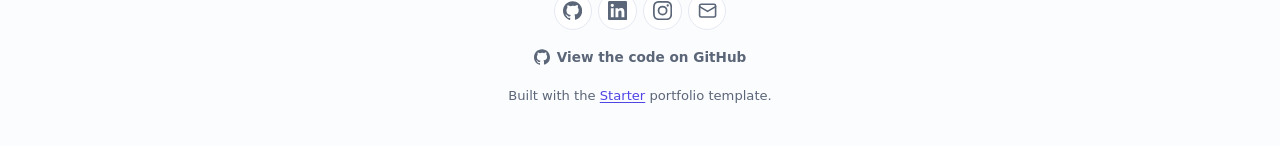
==== commit a3027068: "Polish themes, add navigation aids, and expand beginner guidance - Light theme refresh: off-white pa" ====
--- a/index.html
+++ b/index.html
@@ -77,6 +77,9 @@
   <!-- Skip link: lets keyboard users jump straight to the content -->
   <a class="skip-link" href="#content">Skip to content</a>
 
+  <!-- Reading-progress bar: a thin line at the top that fills as you scroll -->
+  <div class="scroll-progress" id="scroll-progress" aria-hidden="true"></div>
+
   <!-- The navbar is built by main.js from config.js -->
   <header id="navbar" class="navbar" aria-label="Primary"></header>
 
--- a/css/styles.css
+++ b/css/styles.css
@@ -37,12 +37,12 @@
    ===================================================================== */
 :root {
   /* Colours (light mode). Dark-mode versions are in section 3. */
-  --bg:        #ffffff;   /* page background */
-  --bg-subtle: #f8fafc;   /* slightly tinted background (cards behind cards) */
+  --bg:        #fbfcfe;   /* page background (a hair off-white so white cards pop) */
+  --bg-subtle: #f1f4fa;   /* slightly tinted background (cards behind cards) */
   --card:      #ffffff;   /* card background */
   --text:      #0f172a;   /* main text colour (ink) */
-  --muted:     #64748b;   /* secondary / quieter text */
-  --border:    #e6e8ee;   /* hairlines & card borders */
+  --muted:     #5b6678;   /* secondary / quieter text */
+  --border:    #e5e9f2;   /* hairlines & card borders */
 
   /* Shape & spacing */
   --radius:      16px;     /* corner roundness for cards & buttons */
@@ -55,9 +55,9 @@
           Helvetica, Arial, "Apple Color Emoji", "Segoe UI Emoji", sans-serif;
 
   /* Shadows */
-  --shadow-sm: 0 1px 2px rgba(15, 23, 42, 0.06), 0 1px 3px rgba(15, 23, 42, 0.05);
-  --shadow-md: 0 8px 24px rgba(15, 23, 42, 0.08);
-  --shadow-lg: 0 20px 50px rgba(15, 23, 42, 0.12);
+  --shadow-sm: 0 1px 2px rgba(15, 23, 42, 0.05), 0 1px 3px rgba(15, 23, 42, 0.04);
+  --shadow-md: 0 10px 30px rgba(15, 23, 42, 0.07);
+  --shadow-lg: 0 24px 60px rgba(15, 23, 42, 0.12);
 
   /* Animation timing */
   --ease: cubic-bezier(0.22, 1, 0.36, 1);
@@ -257,7 +257,18 @@
 /* =====================================================================
    9. HERO + AT-A-GLANCE CARD
    ===================================================================== */
-.hero { padding-block: clamp(2.5rem, 8vh, 5.5rem) clamp(2rem, 6vh, 4rem); }
+.hero {
+  position: relative;
+  padding-block: clamp(2.5rem, 8vh, 5.5rem) clamp(2rem, 6vh, 4rem);
+  /* a soft, calm accent glow at the top — gentle in light mode, richer in dark */
+  background:
+    radial-gradient(120% 70% at 50% -25%, color-mix(in srgb, var(--accent) 12%, transparent), transparent 62%);
+}
+:root[data-theme="dark"] .hero {
+  background:
+    radial-gradient(120% 70% at 50% -25%, color-mix(in srgb, var(--accent) 22%, transparent), transparent 60%);
+}
+.hero > .container { position: relative; z-index: 1; }
 .hero__grid {
   display: grid; gap: clamp(2rem, 5vw, 3.5rem);
   grid-template-columns: 1.1fr 0.9fr; align-items: center;
@@ -569,7 +580,21 @@
 .guide__swatch-dot--sunset { background: #ea580c; }
 .guide__swatch-dot--violet { background: #7c3aed; }
 .guide__hint { margin-top: 0.9rem; font-size: 0.88rem; color: var(--muted); }
-.guide__foot { margin-top: 0.55rem; font-size: 0.85rem; color: var(--muted); }
+.guide__next { margin-top: 1.1rem; padding-top: 1rem; border-top: 1px dashed var(--border); }
+.guide__next-title { font-weight: 700; font-size: 0.92rem; }
+.guide__next-list {
+  list-style: none; margin: 0.6rem 0 0; padding: 0;
+  display: grid; gap: 0.45rem; font-size: 0.9rem; color: var(--muted);
+}
+.guide__next-list strong { color: var(--text); }
+.guide__community {
+  display: inline-flex; align-items: center; gap: 0.4rem; margin-top: 0.95rem;
+  padding: 0.55rem 0.95rem; border-radius: 999px; text-decoration: none;
+  font-weight: 600; font-size: 0.88rem; color: var(--on-accent); background: var(--accent);
+  box-shadow: var(--shadow-sm);
+}
+.guide__community:hover { filter: brightness(1.06); box-shadow: var(--shadow-md); }
+.guide__foot { margin-top: 0.9rem; font-size: 0.85rem; color: var(--muted); }
 
 /* =====================================================================
    20. BACK-TO-TOP & DOT-RAIL
@@ -587,12 +612,37 @@
 
 .dot-rail {
   position: fixed; right: 1.4rem; top: 50%; transform: translateY(-50%); z-index: 80;
-  display: flex; flex-direction: column; gap: 0.7rem;
-}
-.dot-rail a { width: 11px; height: 11px; border-radius: 999px; background: var(--border); transition: background 0.2s, transform 0.2s; }
-.dot-rail a:hover { transform: scale(1.3); }
-.dot-rail a.is-active { background: var(--accent); transform: scale(1.25); }
+  display: flex; flex-direction: column; align-items: flex-end; gap: 0.75rem;
+}
+.dot-rail a {
+  position: relative; display: block;
+  width: 11px; height: 11px; border-radius: 999px;
+  background: var(--border); transition: background 0.2s, transform 0.2s;
+}
+.dot-rail a:hover, .dot-rail a:focus-visible { transform: scale(1.35); background: var(--muted); }
+.dot-rail a.is-active { background: var(--accent); transform: scale(1.3); }
+/* the section name that slides out when you hover/focus a dot */
+.dot-rail__label {
+  position: absolute; right: 1.5rem; top: 50%;
+  transform: translateY(-50%) translateX(6px);
+  white-space: nowrap; font-size: 0.78rem; font-weight: 600; color: var(--text);
+  background: var(--card); border: 1px solid var(--border); border-radius: 999px;
+  padding: 0.2rem 0.65rem; box-shadow: var(--shadow-sm);
+  opacity: 0; pointer-events: none; transition: opacity 0.18s var(--ease), transform 0.18s var(--ease);
+}
+.dot-rail a:hover .dot-rail__label,
+.dot-rail a:focus-visible .dot-rail__label {
+  opacity: 1; transform: translateY(-50%) translateX(0);
+}
 @media (max-width: 1100px) { .dot-rail { display: none; } }
+
+/* Reading-progress bar (top of the page) */
+.scroll-progress {
+  position: fixed; top: 0; left: 0; right: 0; height: 3px; z-index: 200;
+  transform: scaleX(0); transform-origin: 0 50%;
+  background: linear-gradient(90deg, var(--accent), var(--accent-2));
+  will-change: transform;
+}
 
 /* =====================================================================
    21. SCROLL-REVEAL ANIMATION
@@ -637,7 +687,7 @@
    ===================================================================== */
 @media print {
   :root { --bg: #fff; --card: #fff; --text: #000; --muted: #333; --border: #bbb; }
-  .navbar, .dot-rail, .back-to-top, .scroll-hint, .skip-link, .guide,
+  .navbar, .dot-rail, .back-to-top, .scroll-hint, .skip-link, .guide, .scroll-progress,
   .hero__cta, .nav-toggle, .contact-form, .footer__credit { display: none !important; }
   body { font-size: 11pt; line-height: 1.4; }
   .reveal { opacity: 1 !important; transform: none !important; }
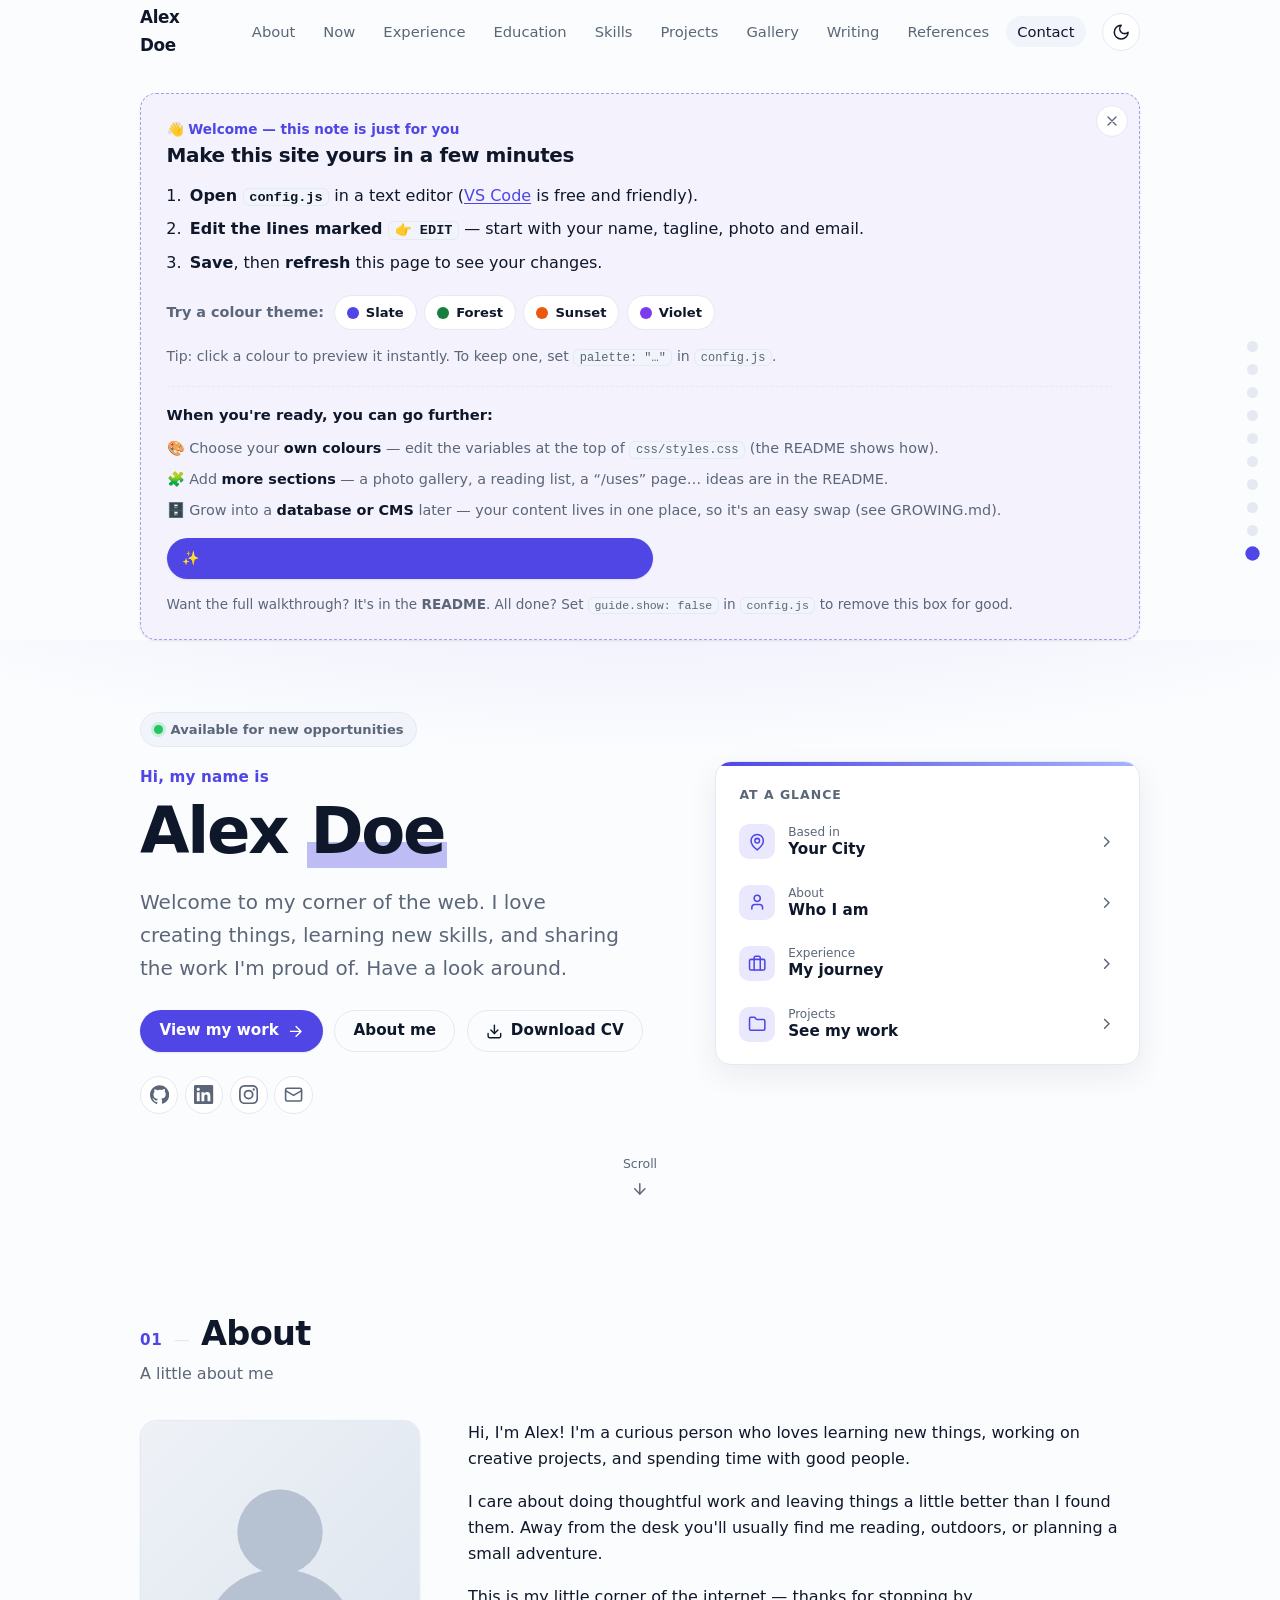
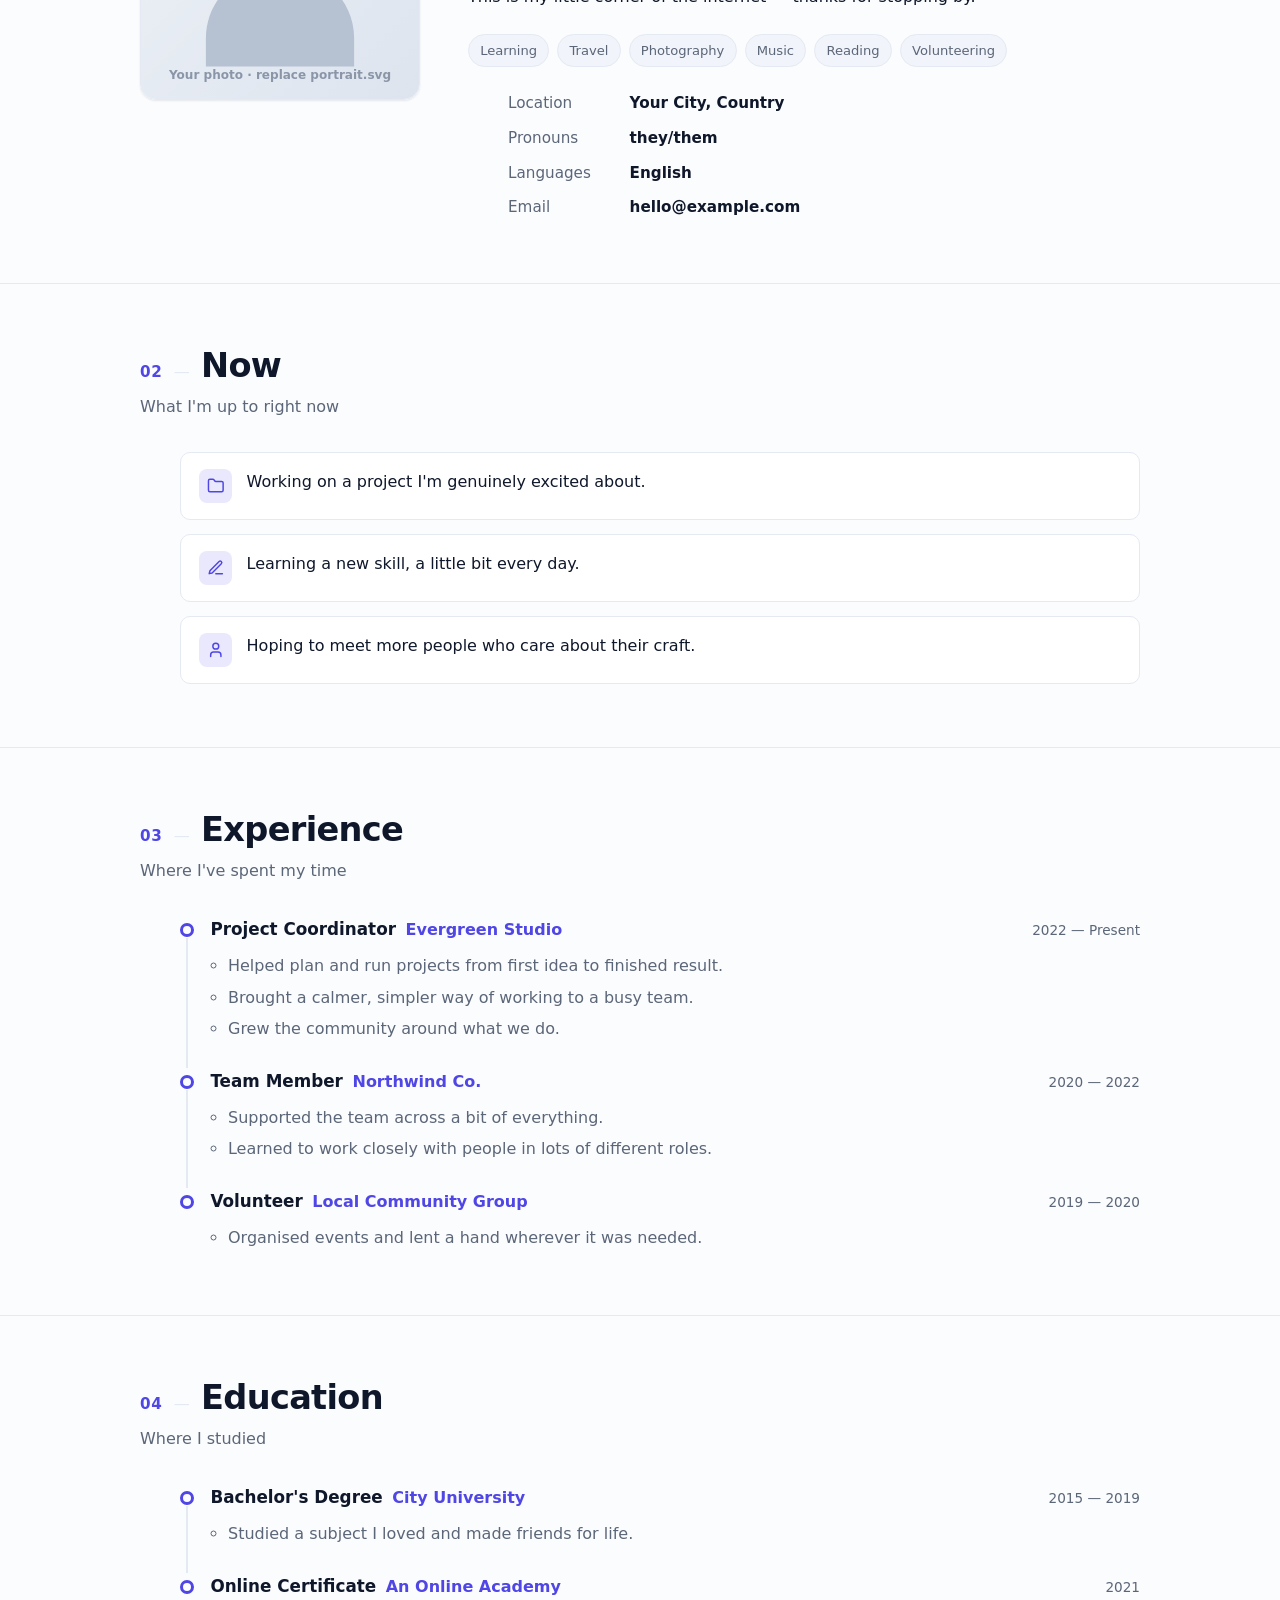
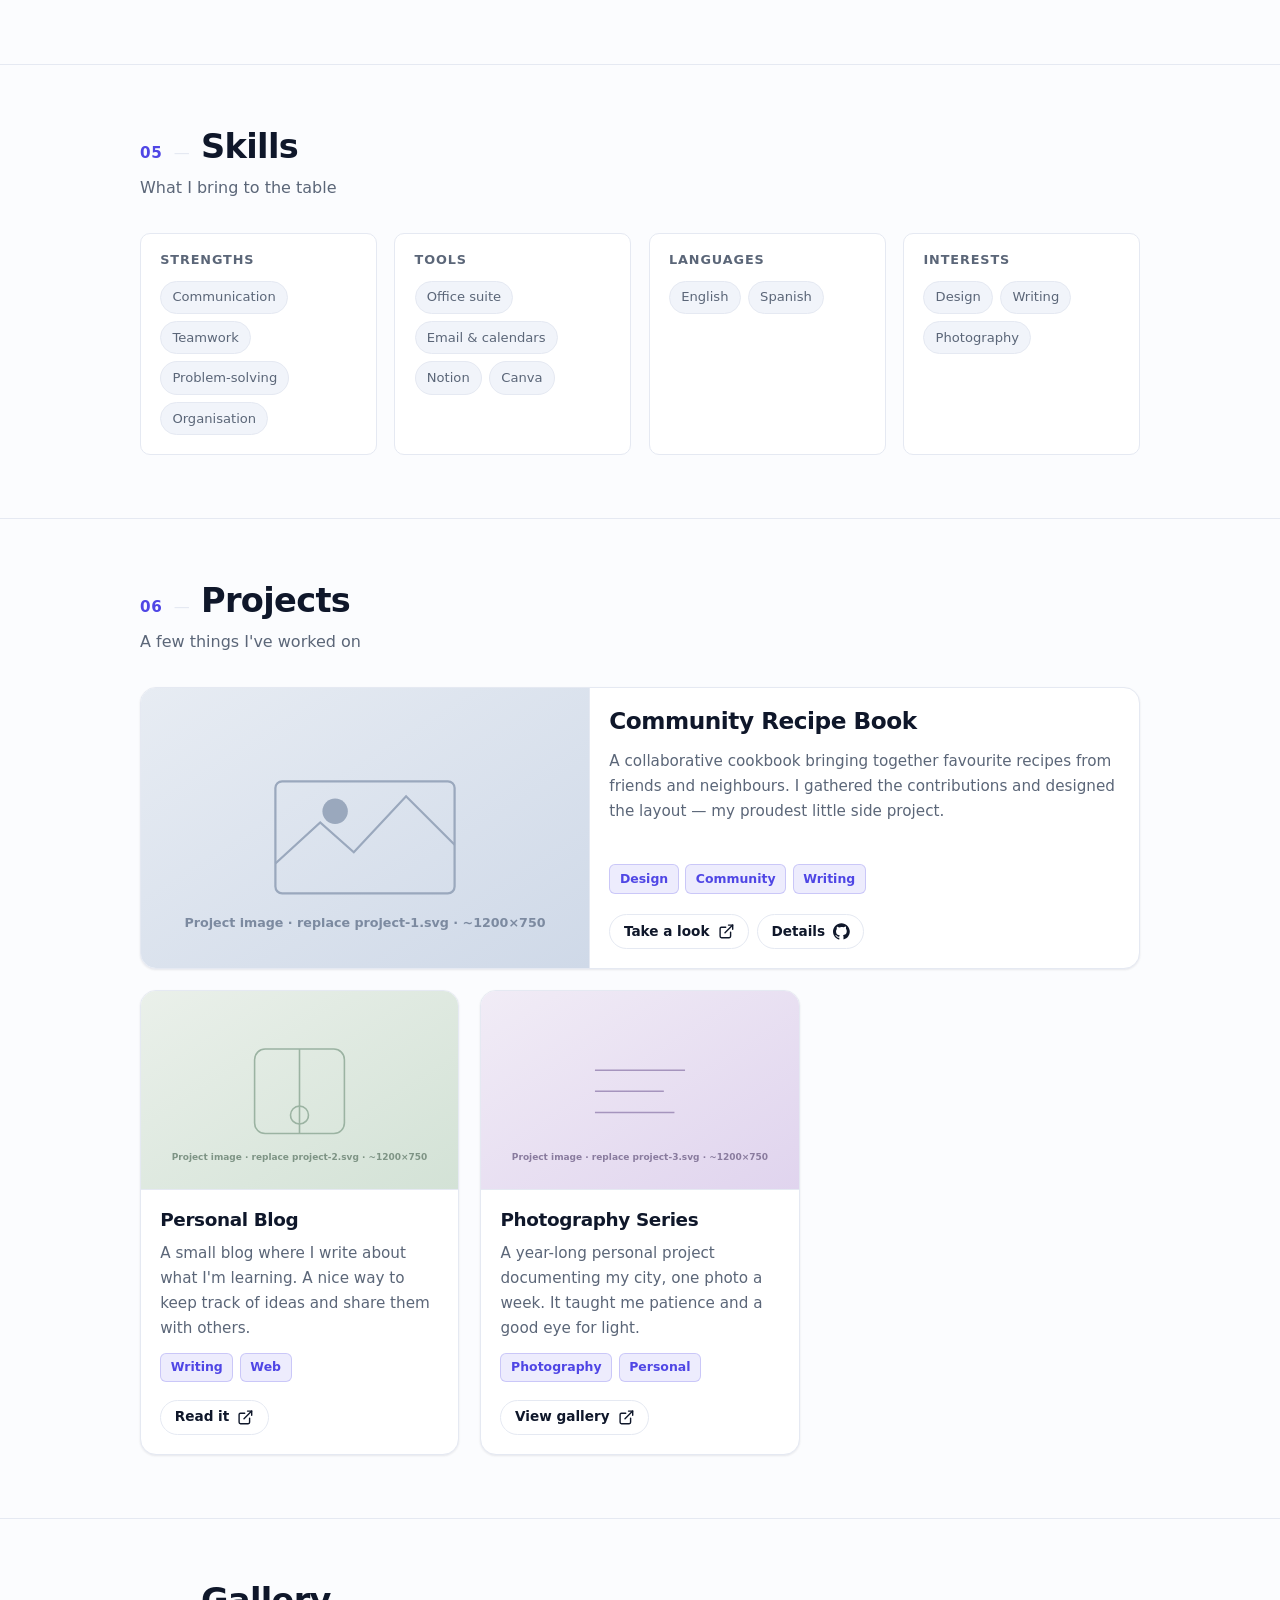
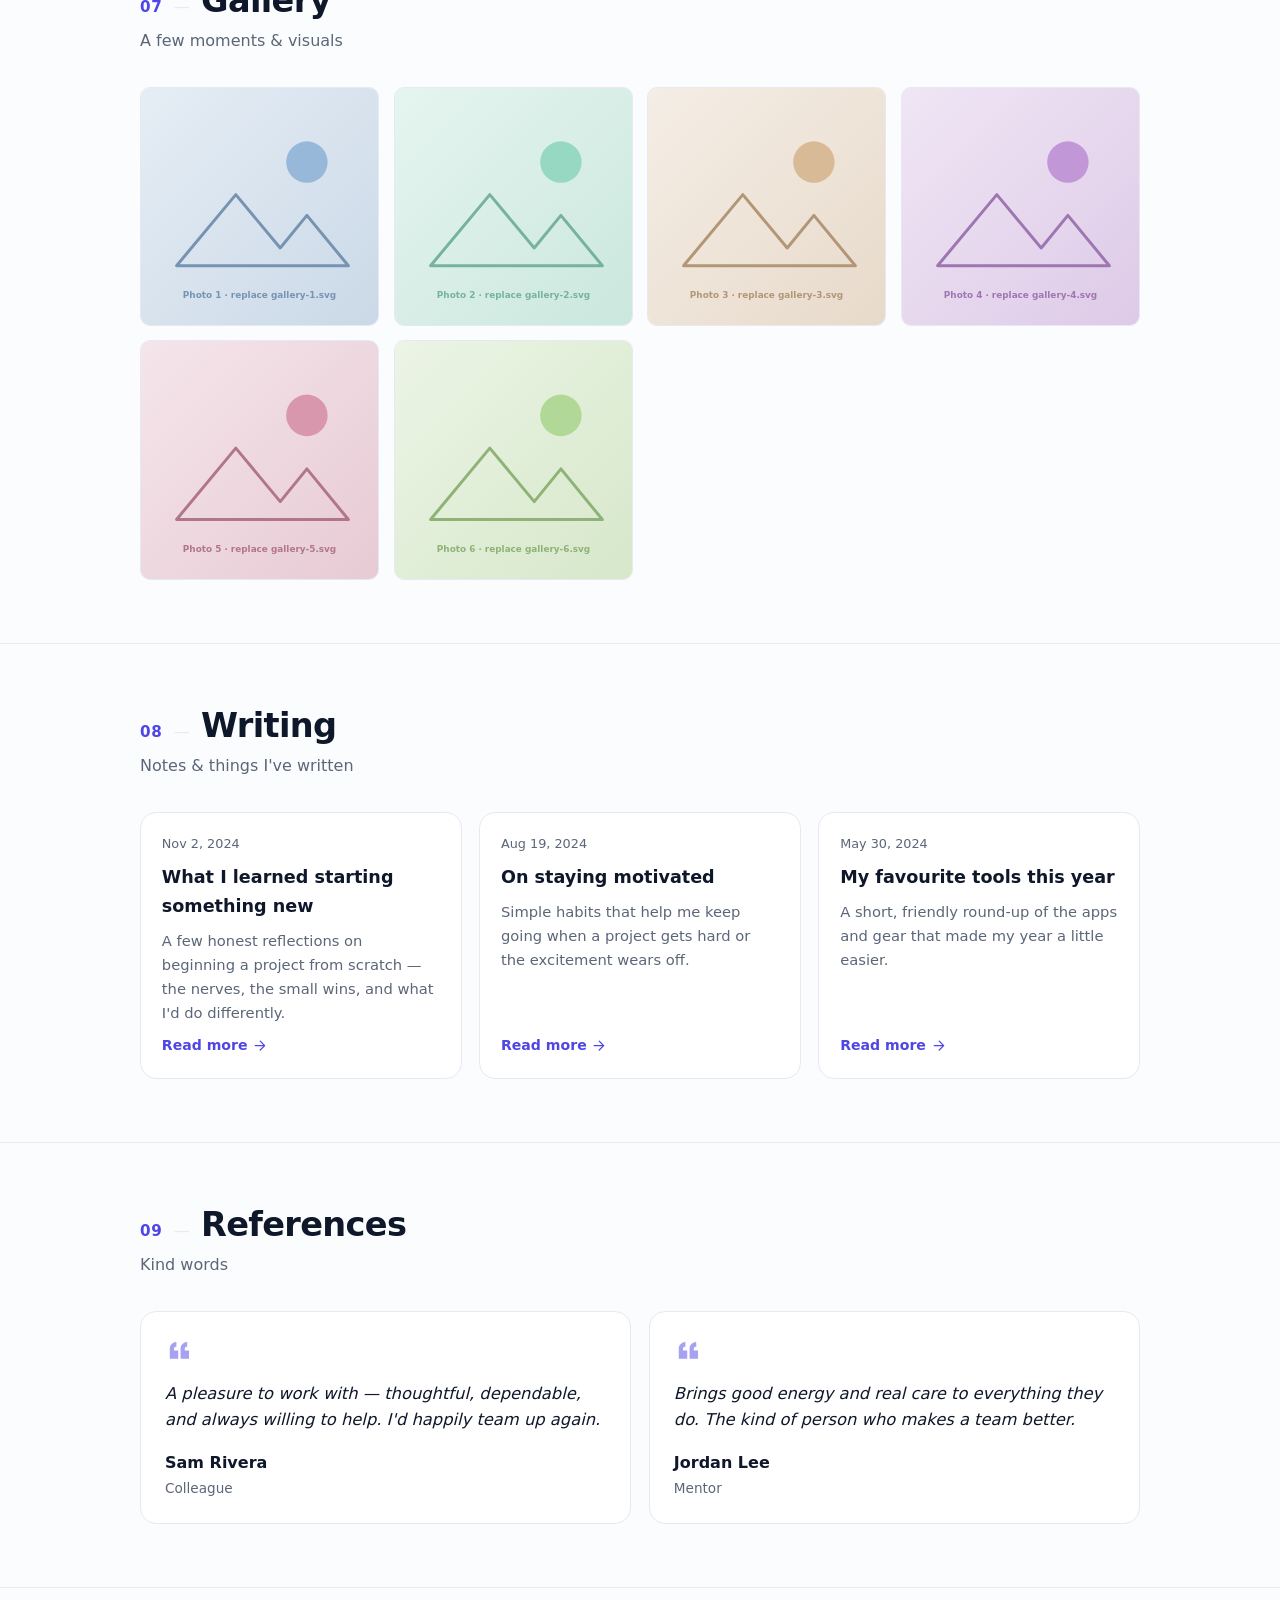
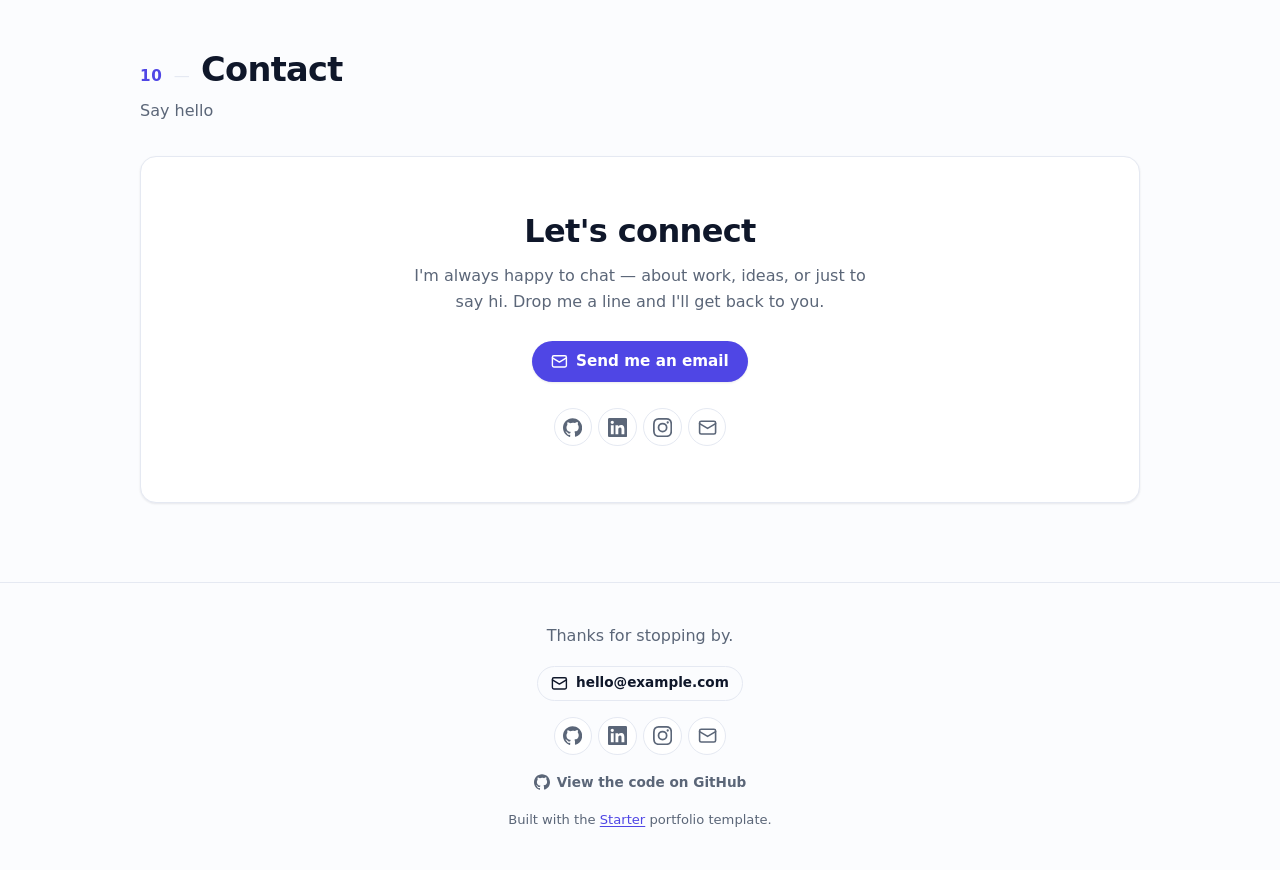
==== commit c7075c30: "Harden static site with CSP + referrer/color-scheme hints; preconnect fonts - Add a defence-in-depth" ====
--- a/index.html
+++ b/index.html
@@ -14,6 +14,20 @@
 <head>
   <meta charset="UTF-8" />
   <meta name="viewport" content="width=device-width, initial-scale=1.0" />
+
+  <!-- ===== Security & rendering hints ====================================
+       These are the only security headers a header-less static host (like
+       GitHub Pages) can set — via <meta>. The Content-Security-Policy is a
+       defence-in-depth baseline: it blocks plugins/object embeds and <base>
+       hijacking, and upgrades any http:// request to https://. It still
+       allows self-hosted files, inline scripts/styles this template needs,
+       and any HTTPS resource (Google Fonts, embedded maps/videos, a
+       Formspree form), so it won't break anything that works over HTTPS.
+       The referrer policy trims what you leak to sites you link out to, and
+       color-scheme makes native controls (scrollbars, inputs) match dark mode. -->
+  <meta http-equiv="Content-Security-Policy" content="default-src 'self'; base-uri 'self'; object-src 'none'; img-src 'self' data: https:; media-src 'self' https:; font-src 'self' https:; style-src 'self' 'unsafe-inline' https:; script-src 'self' 'unsafe-inline' https:; connect-src 'self' https:; frame-src 'self' https:; form-action 'self' https:; upgrade-insecure-requests" />
+  <meta name="referrer" content="strict-origin-when-cross-origin" />
+  <meta name="color-scheme" content="light dark" />
 
   <!-- ===== SEO: shown in the browser tab and in Google ===================
        These also get refreshed from config.js when the page loads, so for
--- a/css/styles.css
+++ b/css/styles.css
@@ -457,6 +457,63 @@
 }
 
 /* =====================================================================
+   15b. STATS  ("by the numbers")
+   ===================================================================== */
+.stats__grid { display: grid; grid-template-columns: repeat(auto-fit, minmax(150px, 1fr)); gap: 1.1rem; }
+.stat {
+  text-align: center; padding: 1.4rem 1rem;
+  background: var(--card); border: 1px solid var(--border); border-radius: var(--radius); box-shadow: var(--shadow-sm);
+}
+.stat__value {
+  font-size: clamp(2rem, 1rem + 3vw, 2.8rem); font-weight: 800; letter-spacing: -0.03em;
+  color: var(--link); font-variant-numeric: tabular-nums; line-height: 1;
+}
+.stat__label { margin-top: 0.5rem; color: var(--muted); font-size: 0.9rem; }
+
+/* Custom "embed" sections (a map / video / tool you paste into config) */
+.embed { display: grid; gap: 1rem; }
+.embed iframe { width: 100%; border: 0; border-radius: var(--radius-sm); min-height: 320px; }
+
+/* =====================================================================
+   15c. GALLERY + LIGHTBOX
+   ===================================================================== */
+.gallery__grid { display: grid; grid-template-columns: repeat(auto-fill, minmax(200px, 1fr)); gap: 0.9rem; }
+.gallery__item {
+  position: relative; display: block; padding: 0; aspect-ratio: 1; cursor: pointer;
+  border: 1px solid var(--border); border-radius: var(--radius-sm); overflow: hidden;
+  background: var(--bg-subtle); transition: transform 0.18s var(--ease), box-shadow 0.18s var(--ease);
+}
+.gallery__item:hover { transform: translateY(-3px); box-shadow: var(--shadow-md); }
+.gallery__item img { width: 100%; height: 100%; object-fit: cover; transition: transform 0.3s var(--ease); }
+.gallery__item:hover img { transform: scale(1.05); }
+.gallery__caption {
+  position: absolute; left: 0; right: 0; bottom: 0; padding: 1.6rem 0.7rem 0.6rem;
+  color: #fff; font-size: 0.8rem; font-weight: 500; text-align: left;
+  background: linear-gradient(transparent, rgba(0, 0, 0, 0.7)); opacity: 0; transition: opacity 0.18s;
+}
+.gallery__item:hover .gallery__caption, .gallery__item:focus-visible .gallery__caption { opacity: 1; }
+
+.lightbox {
+  position: fixed; inset: 0; z-index: 300; display: grid; place-items: center;
+  padding: clamp(1rem, 4vw, 3rem); background: rgba(2, 6, 23, 0.86); backdrop-filter: blur(4px);
+}
+.lightbox[hidden] { display: none; }
+.lightbox__figure { margin: 0; max-width: 100%; max-height: 100%; display: flex; flex-direction: column; gap: 0.6rem; }
+.lightbox__img {
+  max-width: 100%; max-height: 82vh; object-fit: contain; margin-inline: auto;
+  border-radius: var(--radius-sm); box-shadow: 0 20px 60px rgba(0, 0, 0, 0.5);
+}
+.lightbox__caption { color: #e2e8f0; text-align: center; font-size: 0.9rem; }
+.lightbox__close {
+  position: absolute; top: 1rem; right: 1rem; width: 2.6rem; height: 2.6rem;
+  display: grid; place-items: center; border-radius: 999px; cursor: pointer;
+  background: rgba(255, 255, 255, 0.12); color: #fff; border: 1px solid rgba(255, 255, 255, 0.25);
+  transition: background 0.15s;
+}
+.lightbox__close:hover { background: rgba(255, 255, 255, 0.22); }
+.lightbox__close svg { width: 1.3rem; height: 1.3rem; }
+
+/* =====================================================================
    16. WRITING
    ===================================================================== */
 .writing__grid { display: grid; grid-template-columns: repeat(auto-fill, minmax(260px, 1fr)); gap: 1.1rem; }
@@ -664,8 +721,9 @@
   .about__photo { max-width: 240px; }
 }
 
-@media (max-width: 720px) {
-  /* Mobile navbar: hide inline links, show hamburger + slide-down menu */
+@media (max-width: 960px) {
+  /* Mobile navbar: hide inline links, show hamburger + slide-down menu.
+     (Breakpoint is generous so many section links never look cramped.) */
   .nav-toggle { display: inline-flex; }
   .navbar__links {
     position: absolute; top: 4rem; left: 0; right: 0;
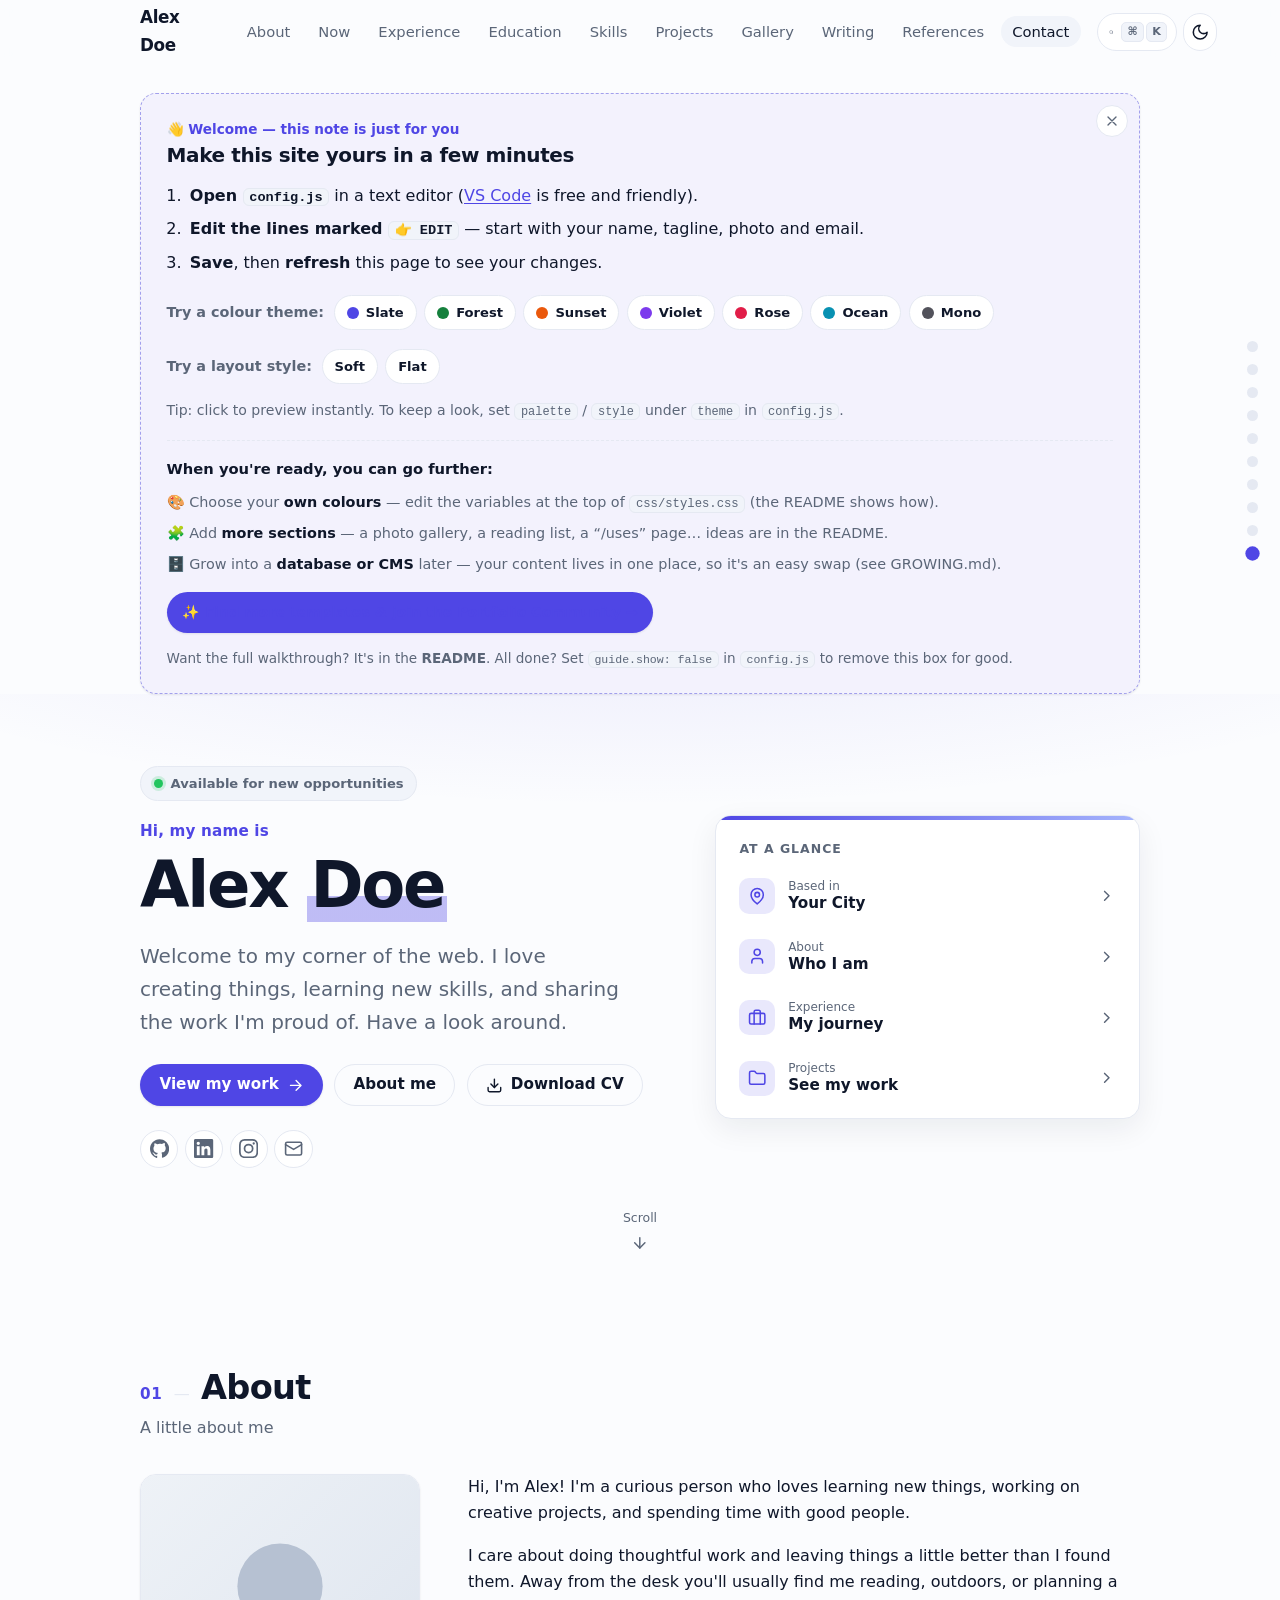
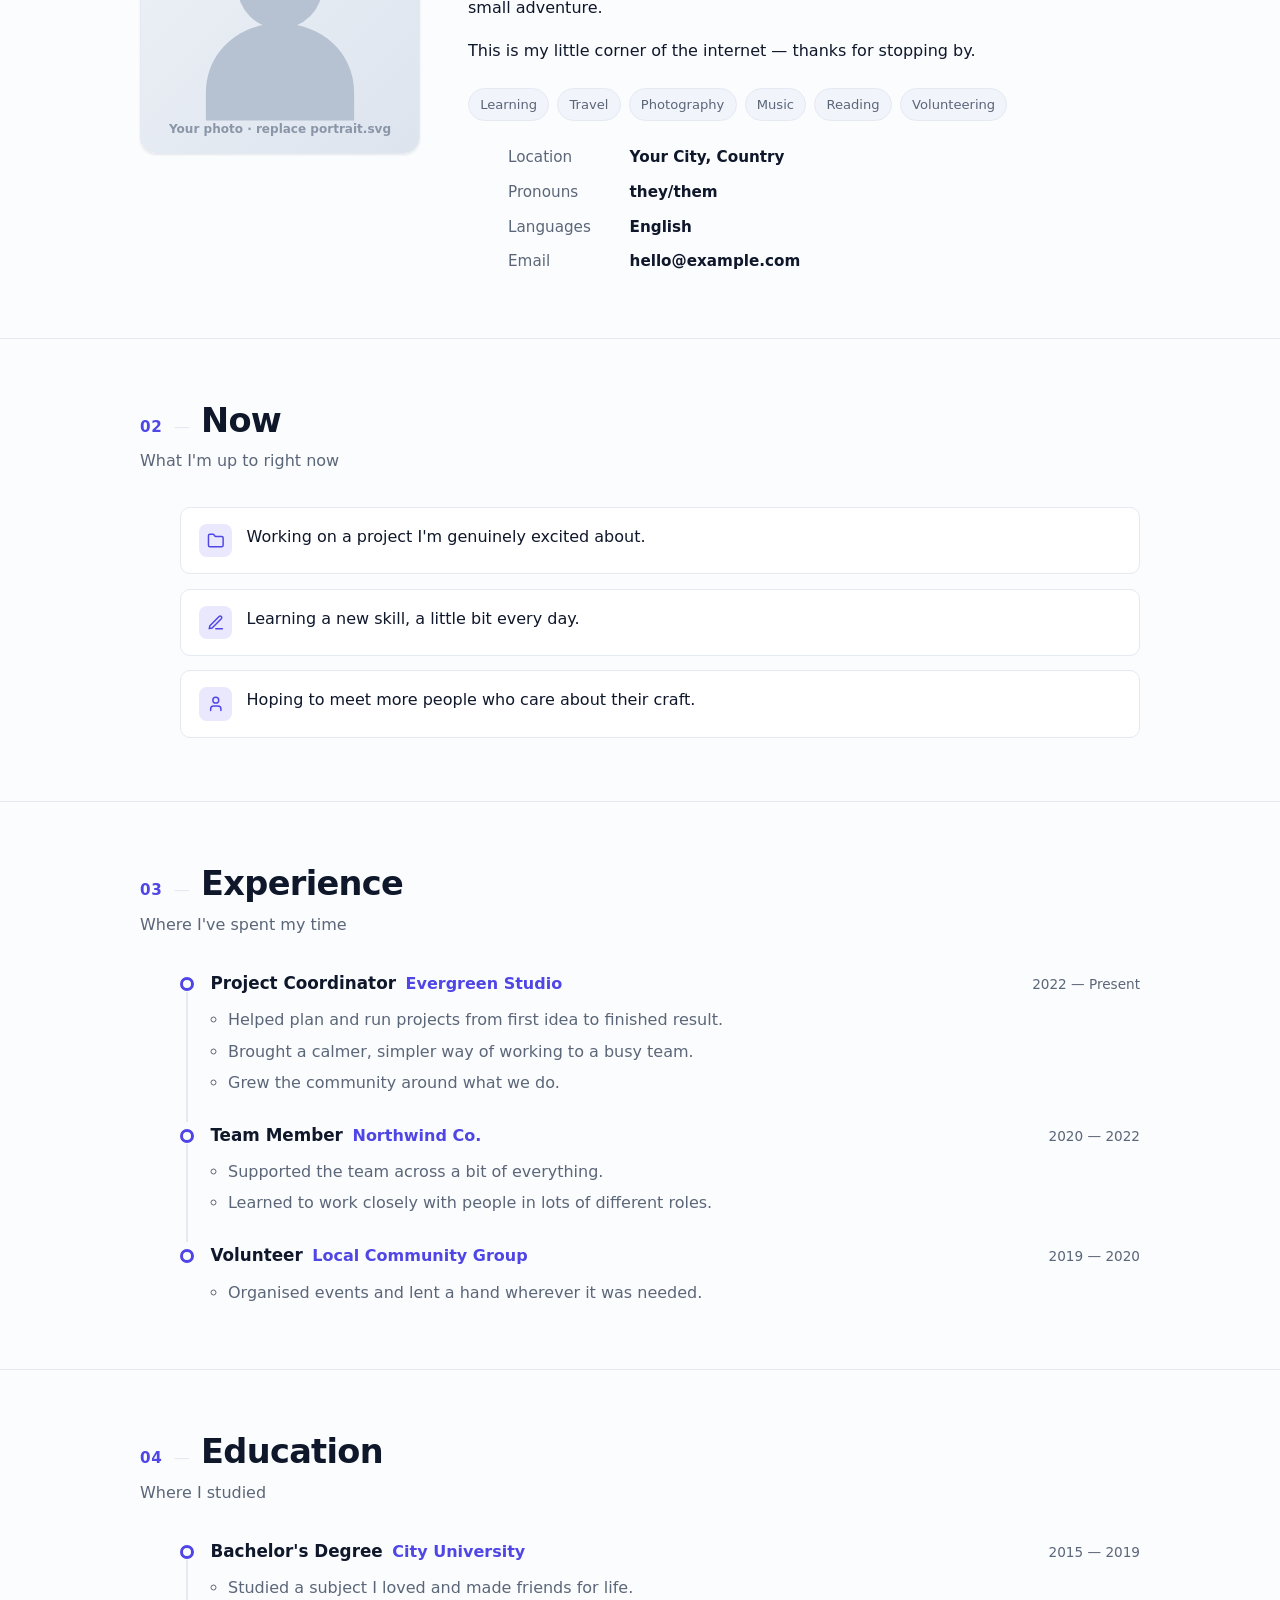
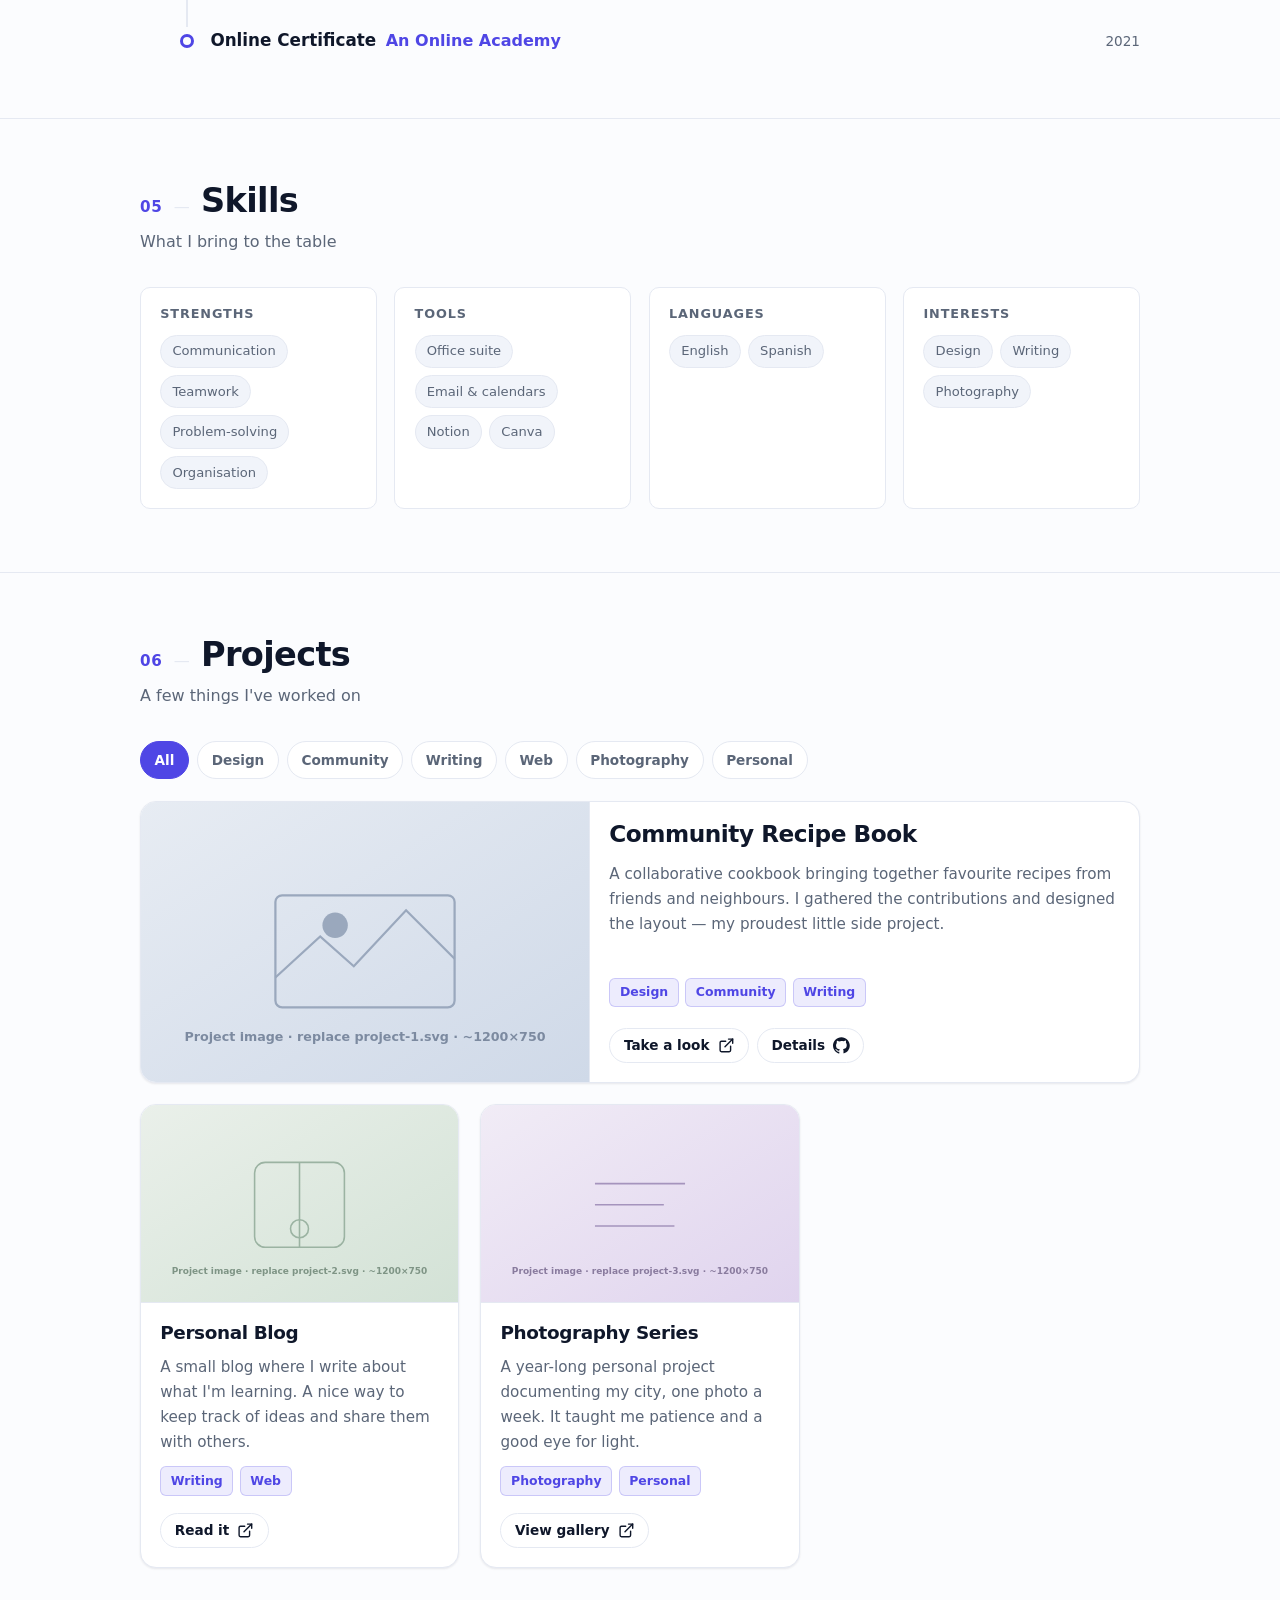
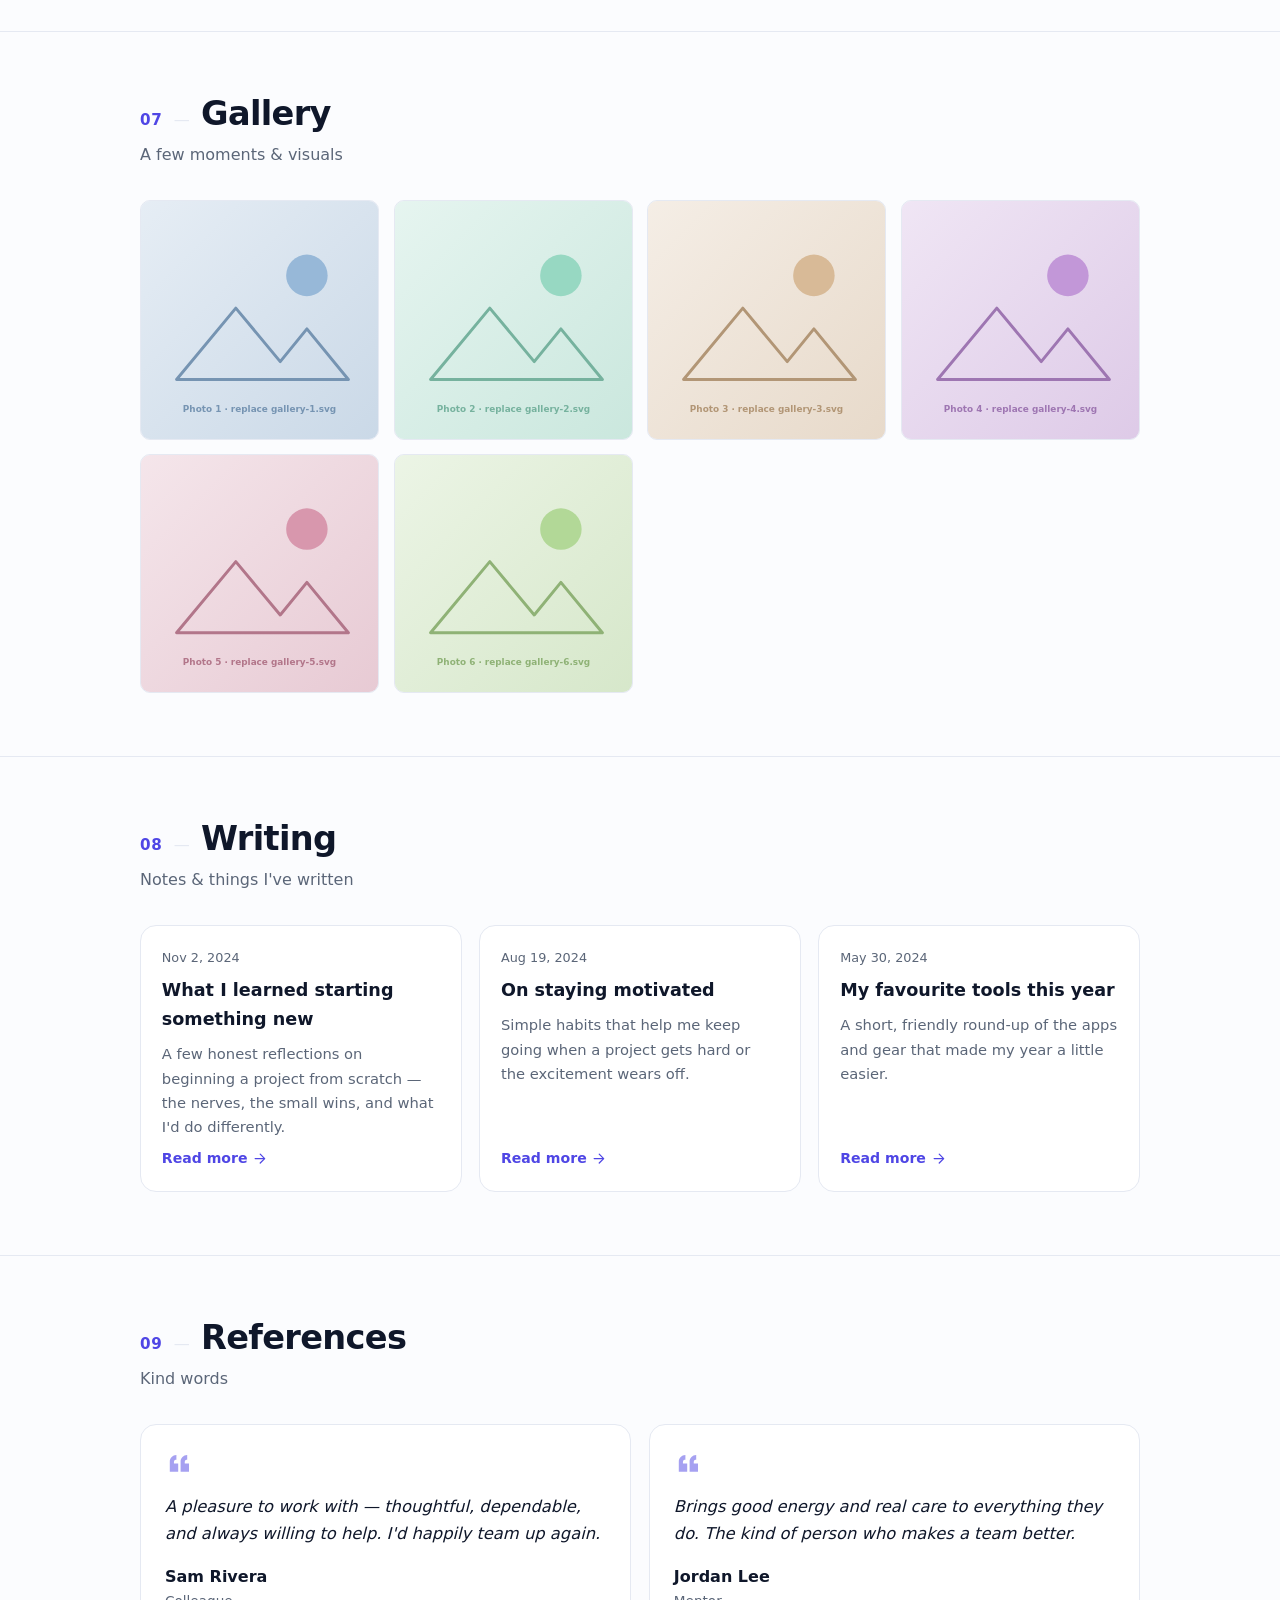
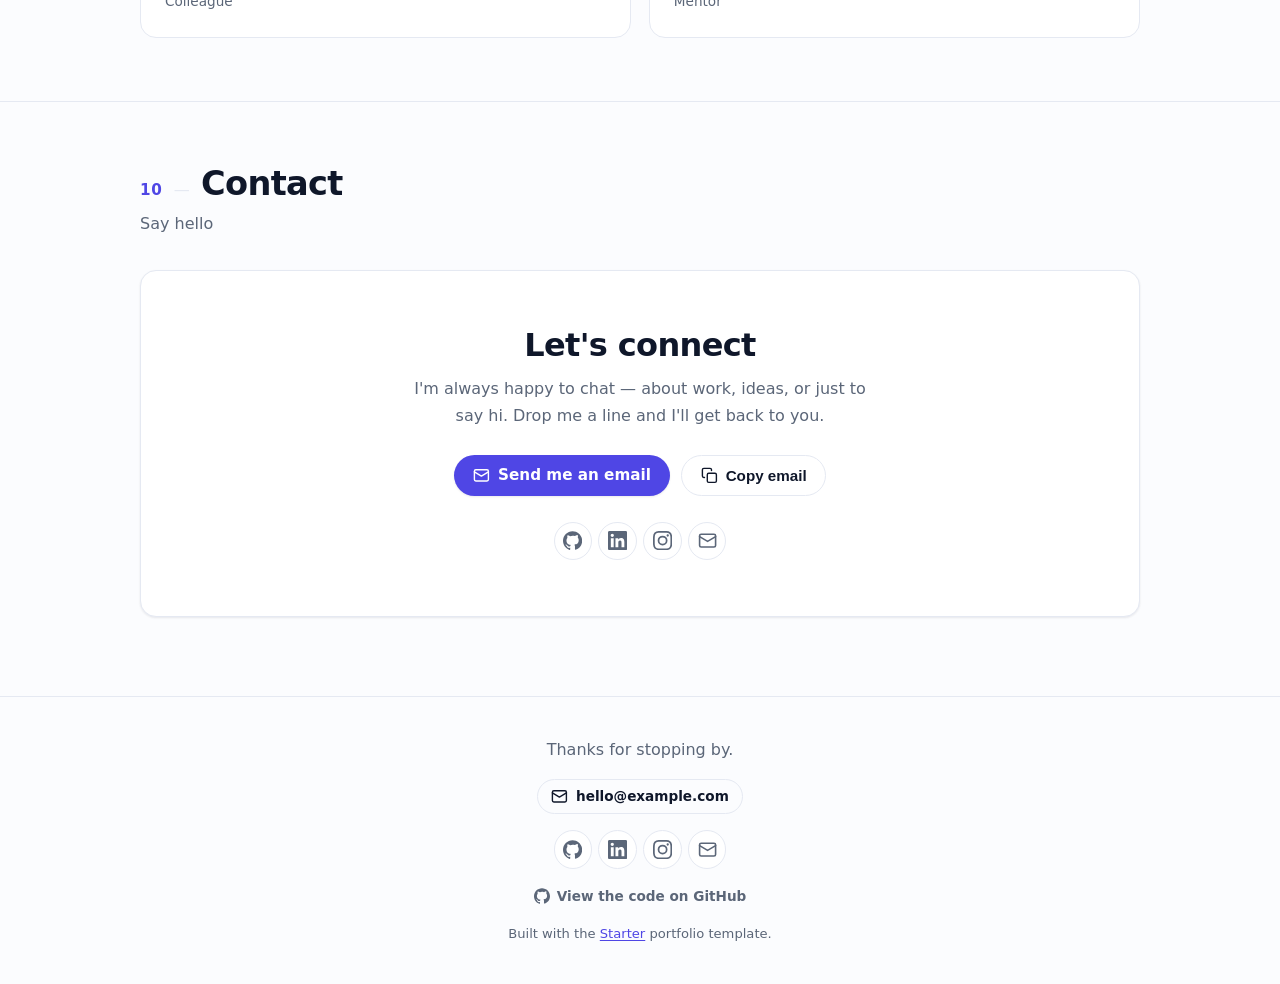
==== commit 87c35a01: "Add layout-style views, 3 palettes, lightbox nav; roadmap Make the kit flexible enough to re-skin in" ====
--- a/index.html
+++ b/index.html
@@ -10,7 +10,7 @@
   ignore this file completely.
   ===========================================================================
 -->
-<html lang="en" data-palette="slate">
+<html lang="en" data-palette="slate" data-style="soft">
 <head>
   <meta charset="UTF-8" />
   <meta name="viewport" content="width=device-width, initial-scale=1.0" />
@@ -70,17 +70,23 @@
   }
   </script>
 
-  <!-- ===== Anti-flash: set light/dark BEFORE the page paints =============
-       Tiny inline script so dark-mode users never see a white flash.
-       It just reads your saved choice (or your device setting). -->
+  <!-- ===== Anti-flash: set the look BEFORE the page paints ==============
+       Tiny inline script so a returning visitor never sees a flash of the
+       wrong theme/colour. It reads their saved choices (or device setting)
+       and applies them before the first paint. Values are whitelisted so a
+       stray localStorage value can't inject an arbitrary attribute. -->
   <script>
     (function () {
+      var el = document.documentElement;
       try {
         var saved = localStorage.getItem("theme");          // "light" | "dark" | null
         var prefersDark = window.matchMedia && window.matchMedia("(prefers-color-scheme: dark)").matches;
-        var mode = saved || (prefersDark ? "dark" : "light");
-        document.documentElement.setAttribute("data-theme", mode);
-      } catch (e) { /* private mode / storage off — light is fine */ }
+        el.setAttribute("data-theme", saved || (prefersDark ? "dark" : "light"));
+        var p = localStorage.getItem("palette");            // accent colour
+        if (["slate","forest","sunset","violet","rose","ocean","mono"].indexOf(p) > -1) el.setAttribute("data-palette", p);
+        var s = localStorage.getItem("style");              // layout style
+        if (["soft","flat"].indexOf(s) > -1) el.setAttribute("data-style", s);
+      } catch (e) { /* private mode / storage off — the defaults are fine */ }
     })();
   </script>
 
--- a/css/styles.css
+++ b/css/styles.css
@@ -7,7 +7,8 @@
 
    Table of contents:
      1. THEME VARIABLES   ← change colours here (or pick a palette in config.js)
-     2. PALETTES          ← the 4 ready-made accent colours
+     2. PALETTES          ← the 7 ready-made accent colours
+     3b. LAYOUT STYLE     ← "soft" / "flat" — switch the whole look
      3. DARK MODE         ← colours used when dark mode is on
      4. BASE & RESET
      5. LAYOUT HELPERS
@@ -71,15 +72,18 @@
 }
 
 /* =====================================================================
-   2. PALETTES  —  the 4 ready-made looks (choose one in config.js)
+   2. PALETTES  —  the 7 ready-made accent colours (choose one in config.js)
    ---------------------------------------------------------------------
    --accent   = the strong brand colour (buttons, light-mode links)
    --accent-2 = a lighter version (used for links/highlights in dark mode)
    ===================================================================== */
-:root[data-palette="slate"]  { --accent: #4f46e5; --accent-2: #a5b4fc; }  /* indigo */
-:root[data-palette="forest"] { --accent: #15803d; --accent-2: #4ade80; }  /* green  */
-:root[data-palette="sunset"] { --accent: #ea580c; --accent-2: #fb923c; }  /* orange */
-:root[data-palette="violet"] { --accent: #7c3aed; --accent-2: #c4b5fd; }  /* purple */
+:root[data-palette="slate"]  { --accent: #4f46e5; --accent-2: #a5b4fc; }  /* indigo    */
+:root[data-palette="forest"] { --accent: #15803d; --accent-2: #4ade80; }  /* green     */
+:root[data-palette="sunset"] { --accent: #ea580c; --accent-2: #fb923c; }  /* orange    */
+:root[data-palette="violet"] { --accent: #7c3aed; --accent-2: #c4b5fd; }  /* purple    */
+:root[data-palette="rose"]   { --accent: #e11d48; --accent-2: #fb7185; }  /* rose/pink */
+:root[data-palette="ocean"]  { --accent: #0891b2; --accent-2: #22d3ee; }  /* cyan/teal */
+:root[data-palette="mono"]   { --accent: #52525b; --accent-2: #a1a1aa; }  /* neutral   */
 
 /* In light mode, links/highlights use the strong accent. */
 :root { --link: var(--accent); --highlight: var(--accent); }
@@ -103,6 +107,38 @@
   --link: var(--accent-2);
   --highlight: var(--accent-2);
 }
+
+/* =====================================================================
+   3b. LAYOUT STYLE  —  switch the whole "look" (a different view)
+   ---------------------------------------------------------------------
+   The palette above changes the colour; this changes the SHAPE & feel.
+   Pick one in config.js  →  theme.style  ("soft" | "flat"), or try them
+   live from the ⌘K command palette / the "Start here" box.
+
+     soft  · the default — rounded corners and gentle shadows
+     flat  · an editorial look — squared corners, hairline borders,
+             no shadows, and a plain (glow-free) hero
+
+   This block sits AFTER dark mode on purpose, so a flat site stays flat
+   in both light and dark. Add your own variant by copying the pattern. */
+:root[data-style="flat"] {
+  --radius:    8px;
+  --radius-sm: 6px;
+  --shadow-sm: none;
+  --shadow-md: none;
+  --shadow-lg: none;
+}
+:root[data-style="flat"] .btn,
+:root[data-style="flat"] .pill,
+:root[data-style="flat"] .chip,
+:root[data-style="flat"] .social-link,
+:root[data-style="flat"] .cmdk-open,
+:root[data-style="flat"] .guide__swatch,
+:root[data-style="flat"] .guide__community { border-radius: 8px; }
+:root[data-style="flat"] .hero { background: none; }          /* editorial: drop the glow */
+:root[data-style="flat"] .glance::before { display: none; }   /* and the accent bar on the card */
+/* Give cards a crisper edge now that the shadows are gone. */
+:root[data-style="flat"] .glance { border-color: color-mix(in srgb, var(--accent) 30%, var(--border)); }
 
 /* =====================================================================
    4. BASE & RESET
@@ -513,6 +549,20 @@
 .lightbox__close:hover { background: rgba(255, 255, 255, 0.22); }
 .lightbox__close svg { width: 1.3rem; height: 1.3rem; }
 
+/* Prev / next arrows (only shown when the gallery has more than one photo) */
+.lightbox__nav {
+  position: absolute; top: 50%; transform: translateY(-50%);
+  width: 2.8rem; height: 2.8rem; display: grid; place-items: center;
+  border-radius: 999px; cursor: pointer;
+  background: rgba(255, 255, 255, 0.12); color: #fff; border: 1px solid rgba(255, 255, 255, 0.25);
+  transition: background 0.15s;
+}
+.lightbox__nav:hover { background: rgba(255, 255, 255, 0.22); }
+.lightbox__nav svg { width: 1.5rem; height: 1.5rem; }
+.lightbox__nav--prev { left: clamp(0.5rem, 3vw, 2rem); }
+.lightbox__nav--next { right: clamp(0.5rem, 3vw, 2rem); }
+@media (max-width: 560px) { .lightbox__nav { width: 2.4rem; height: 2.4rem; } }
+
 /* =====================================================================
    16. WRITING
    ===================================================================== */
@@ -636,6 +686,9 @@
 .guide__swatch-dot--forest { background: #15803d; }
 .guide__swatch-dot--sunset { background: #ea580c; }
 .guide__swatch-dot--violet { background: #7c3aed; }
+.guide__swatch-dot--rose   { background: #e11d48; }
+.guide__swatch-dot--ocean  { background: #0891b2; }
+.guide__swatch-dot--mono   { background: #52525b; }
 .guide__hint { margin-top: 0.9rem; font-size: 0.88rem; color: var(--muted); }
 .guide__next { margin-top: 1.1rem; padding-top: 1rem; border-top: 1px dashed var(--border); }
 .guide__next-title { font-weight: 700; font-size: 0.92rem; }
@@ -712,6 +765,109 @@
 }
 
 /* =====================================================================
+   21b. COMMAND PALETTE, FILTERS, TOAST  (the newer interactive bits)
+   ===================================================================== */
+
+/* --- the navbar "search / ⌘K" button --------------------------------- */
+.cmdk-open {
+  display: inline-flex; align-items: center; gap: 0.5rem;
+  height: 2.4rem; padding: 0 0.55rem 0 0.7rem; border-radius: 999px;
+  border: 1px solid var(--border); background: var(--card); color: var(--muted);
+  cursor: pointer; font: inherit; transition: background 0.15s, border-color 0.15s, color 0.15s;
+}
+.cmdk-open:hover { background: var(--bg-subtle); color: var(--text); }
+.cmdk-open svg { width: 1.15rem; height: 1.15rem; }
+.cmdk-open__hint { display: inline-flex; gap: 2px; }
+.cmdk-open__hint kbd {
+  font: inherit; font-size: 0.7rem; font-weight: 700; line-height: 1;
+  padding: 0.22rem 0.32rem; border-radius: 5px; color: var(--muted);
+  background: var(--bg-subtle); border: 1px solid var(--border);
+}
+
+/* --- the palette overlay --------------------------------------------- */
+.cmdk {
+  position: fixed; inset: 0; z-index: 400; display: flex;
+  justify-content: center; align-items: flex-start;
+  padding: clamp(1rem, 12vh, 8rem) 1rem 1rem;
+  background: rgba(2, 6, 23, 0.55); backdrop-filter: blur(4px);
+}
+.cmdk[hidden] { display: none; }
+.cmdk__panel {
+  width: 100%; max-width: 560px; max-height: min(70vh, 560px);
+  display: flex; flex-direction: column; overflow: hidden;
+  background: var(--card); border: 1px solid var(--border);
+  border-radius: var(--radius); box-shadow: var(--shadow-lg);
+  animation: cmdk-in 0.18s var(--ease);
+}
+@keyframes cmdk-in { from { opacity: 0; transform: translateY(-8px) scale(0.98); } to { opacity: 1; transform: none; } }
+@media (prefers-reduced-motion: reduce) { .cmdk__panel { animation: none; } }
+.cmdk__search { display: flex; align-items: center; gap: 0.6rem; padding: 0.85rem 1rem; border-bottom: 1px solid var(--border); }
+.cmdk__search > svg { width: 1.2rem; height: 1.2rem; color: var(--muted); flex: none; }
+.cmdk__input { flex: 1; min-width: 0; border: 0; background: transparent; color: var(--text); font: inherit; font-size: 1rem; padding: 0.15rem 0; }
+.cmdk__input:focus { outline: none; }
+.cmdk__esc { font: inherit; font-size: 0.7rem; color: var(--muted); padding: 0.2rem 0.4rem; border-radius: 6px; border: 1px solid var(--border); background: var(--bg-subtle); flex: none; }
+.cmdk__list { list-style: none; margin: 0; padding: 0.4rem; overflow-y: auto; }
+.cmdk__group { font-size: 0.7rem; text-transform: uppercase; letter-spacing: 0.08em; color: var(--muted); font-weight: 700; padding: 0.6rem 0.6rem 0.3rem; }
+.cmdk__item { display: flex; align-items: center; gap: 0.75rem; padding: 0.55rem 0.65rem; border-radius: var(--radius-sm); cursor: pointer; color: var(--text); }
+.cmdk__item-icon {
+  display: inline-flex; align-items: center; justify-content: center;
+  width: 1.9rem; height: 1.9rem; border-radius: 8px; flex: none;
+  background: color-mix(in srgb, var(--accent) 12%, transparent); color: var(--link);
+}
+.cmdk__item-icon svg { width: 1.05rem; height: 1.05rem; }
+.cmdk__item-label { font-size: 0.95rem; font-weight: 500; }
+.cmdk__item.is-active { background: color-mix(in srgb, var(--accent) 14%, transparent); }
+.cmdk__empty { padding: 1.4rem 0.9rem; color: var(--muted); font-size: 0.92rem; text-align: center; }
+.cmdk__foot { display: flex; flex-wrap: wrap; gap: 1rem; padding: 0.6rem 0.95rem; border-top: 1px solid var(--border); color: var(--muted); font-size: 0.75rem; }
+.cmdk__foot span { display: inline-flex; align-items: center; gap: 0.35rem; }
+.cmdk__foot kbd { font: inherit; font-size: 0.7rem; padding: 0.1rem 0.35rem; border-radius: 5px; border: 1px solid var(--border); background: var(--bg-subtle); }
+
+/* --- project tag filters --------------------------------------------- */
+.projects__filters { display: flex; flex-wrap: wrap; gap: 0.5rem; margin-bottom: 1.4rem; }
+.filter-btn {
+  font: inherit; font-size: 0.85rem; font-weight: 600; cursor: pointer;
+  padding: 0.4rem 0.85rem; border-radius: 999px;
+  border: 1px solid var(--border); background: var(--card); color: var(--muted);
+  transition: color 0.15s, background 0.15s, border-color 0.15s;
+}
+.filter-btn:hover { color: var(--text); background: var(--bg-subtle); }
+.filter-btn.is-active { color: var(--on-accent); background: var(--accent); border-color: var(--accent); }
+.project[hidden] { display: none; }   /* .project sets display:flex, so [hidden] needs a nudge */
+@media (prefers-reduced-motion: no-preference) {
+  .project.filter-in { animation: filter-in 0.35s var(--ease); }
+}
+@keyframes filter-in { from { opacity: 0; transform: translateY(10px); } to { opacity: 1; transform: none; } }
+
+/* --- toast (little confirmation, e.g. "Email copied") ---------------- */
+.toast {
+  position: fixed; left: 50%; bottom: 1.4rem; z-index: 500;
+  transform: translate(-50%, 1.5rem); max-width: calc(100vw - 2rem);
+  background: var(--text); color: var(--bg);
+  padding: 0.65rem 1.1rem; border-radius: 999px; font-size: 0.9rem; font-weight: 600;
+  box-shadow: var(--shadow-lg); opacity: 0; pointer-events: none;
+  transition: opacity 0.2s var(--ease), transform 0.2s var(--ease);
+}
+.toast.is-visible { opacity: 1; transform: translate(-50%, 0); }
+
+/* --- contact-form extras (honeypot, status, success) ----------------- */
+.hp { position: absolute; left: -9999px; width: 1px; height: 1px; overflow: hidden; }
+.contact-form__submit[disabled] { opacity: 0.65; cursor: progress; }
+.contact-form__status { font-size: 0.9rem; font-weight: 600; }
+.contact-form__status.is-error { color: #dc2626; }
+:root[data-theme="dark"] .contact-form__status.is-error { color: #f87171; }
+.contact-form__done {
+  display: flex; align-items: center; gap: 0.85rem; text-align: left;
+  padding: 1.1rem 1.2rem; border-radius: var(--radius-sm);
+  background: color-mix(in srgb, var(--accent) 8%, var(--card));
+  border: 1px solid color-mix(in srgb, var(--accent) 25%, var(--border));
+}
+.contact-form__done-icon {
+  display: inline-flex; align-items: center; justify-content: center; flex: none;
+  width: 2.2rem; height: 2.2rem; border-radius: 999px; background: var(--accent); color: var(--on-accent);
+}
+.contact-form__done-icon svg { width: 1.2rem; height: 1.2rem; }
+
+/* =====================================================================
    22. RESPONSIVE  (phones & tablets)
    ===================================================================== */
 @media (max-width: 880px) {
@@ -719,6 +875,12 @@
   .glance { max-width: 420px; }
   .about__grid { grid-template-columns: 1fr; }
   .about__photo { max-width: 240px; }
+}
+
+/* On phones the "⌘K" hint would crowd the navbar — show just the icon. */
+@media (max-width: 620px) {
+  .cmdk-open__hint { display: none; }
+  .cmdk-open { padding: 0; width: 2.4rem; justify-content: center; }
 }
 
 @media (max-width: 960px) {
@@ -746,7 +908,9 @@
 @media print {
   :root { --bg: #fff; --card: #fff; --text: #000; --muted: #333; --border: #bbb; }
   .navbar, .dot-rail, .back-to-top, .scroll-hint, .skip-link, .guide, .scroll-progress,
-  .hero__cta, .nav-toggle, .contact-form, .footer__credit { display: none !important; }
+  .hero__cta, .nav-toggle, .contact-form, .footer__credit,
+  .cmdk, .cmdk-open, .toast, .projects__filters { display: none !important; }
+  .project[hidden] { display: flex !important; }   /* print every project, ignore any active filter */
   body { font-size: 11pt; line-height: 1.4; }
   .reveal { opacity: 1 !important; transform: none !important; }
   .hero { padding-block: 0.5rem; }
